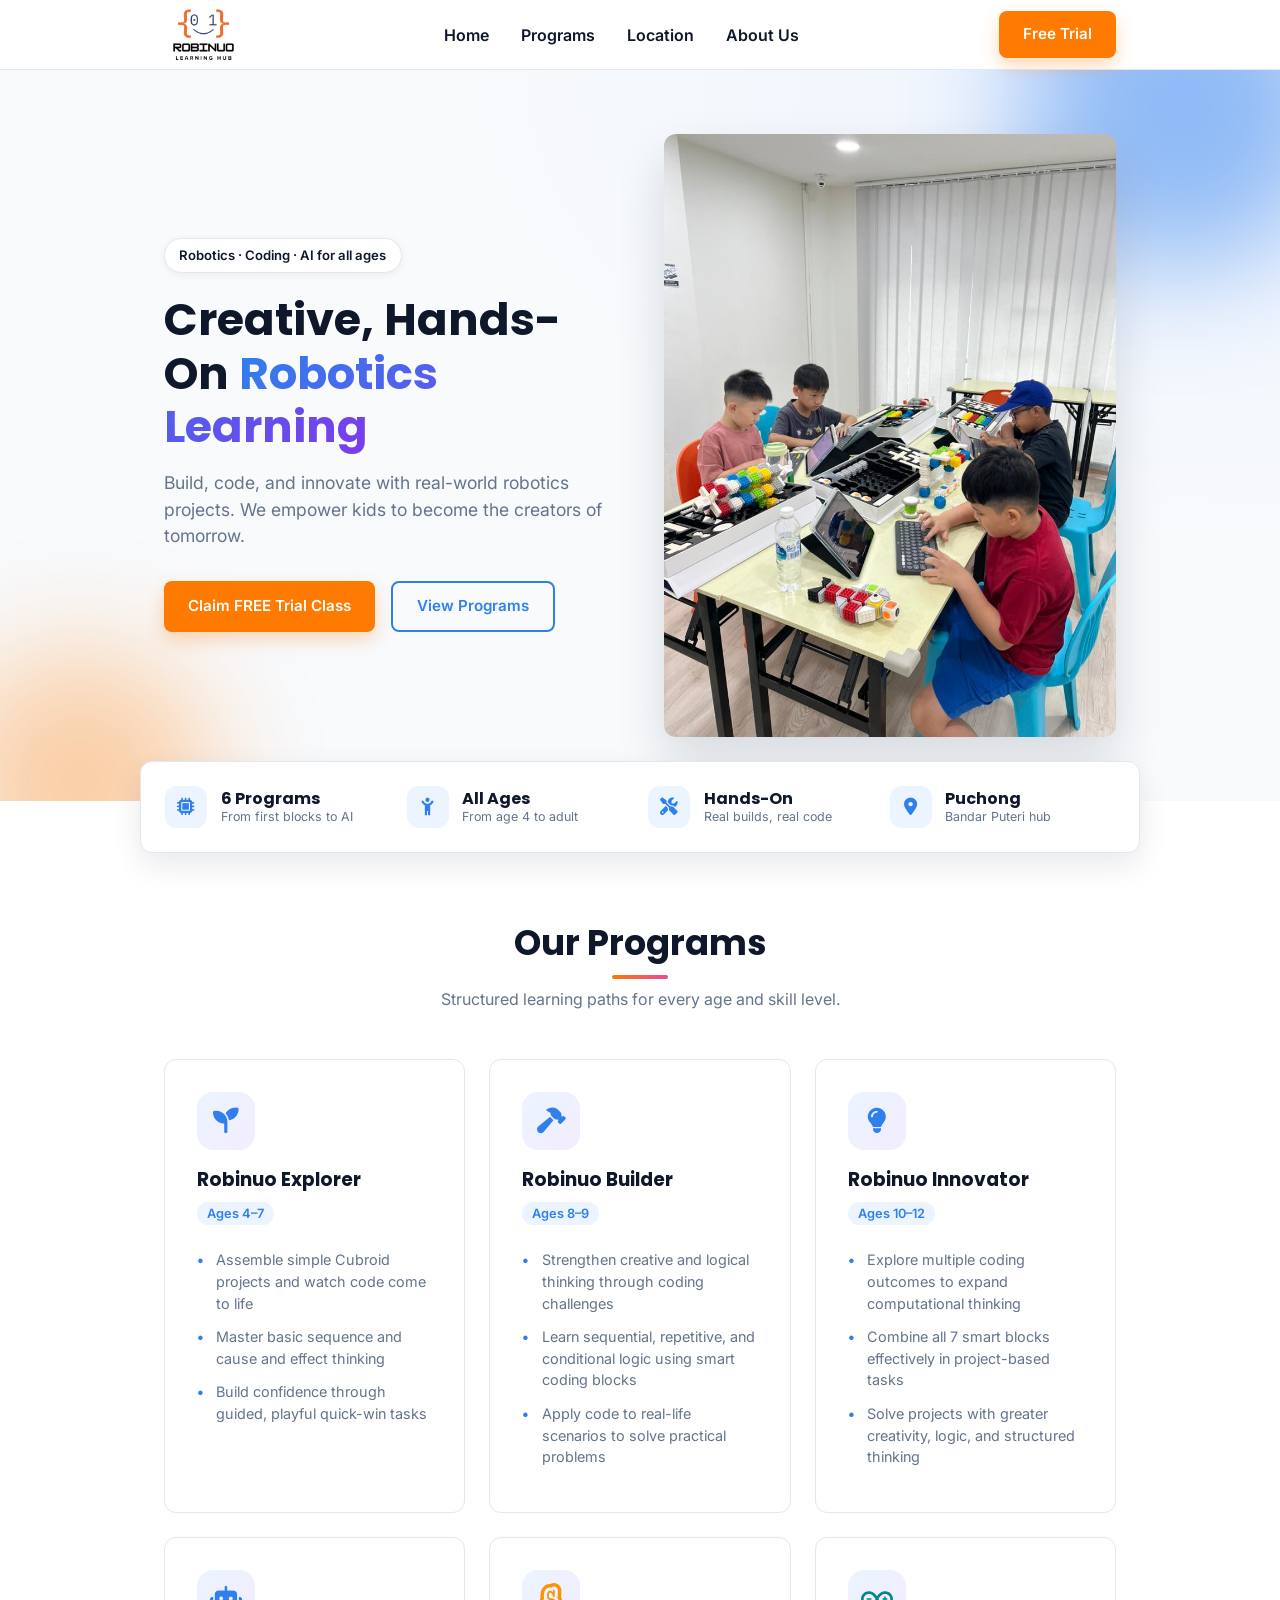
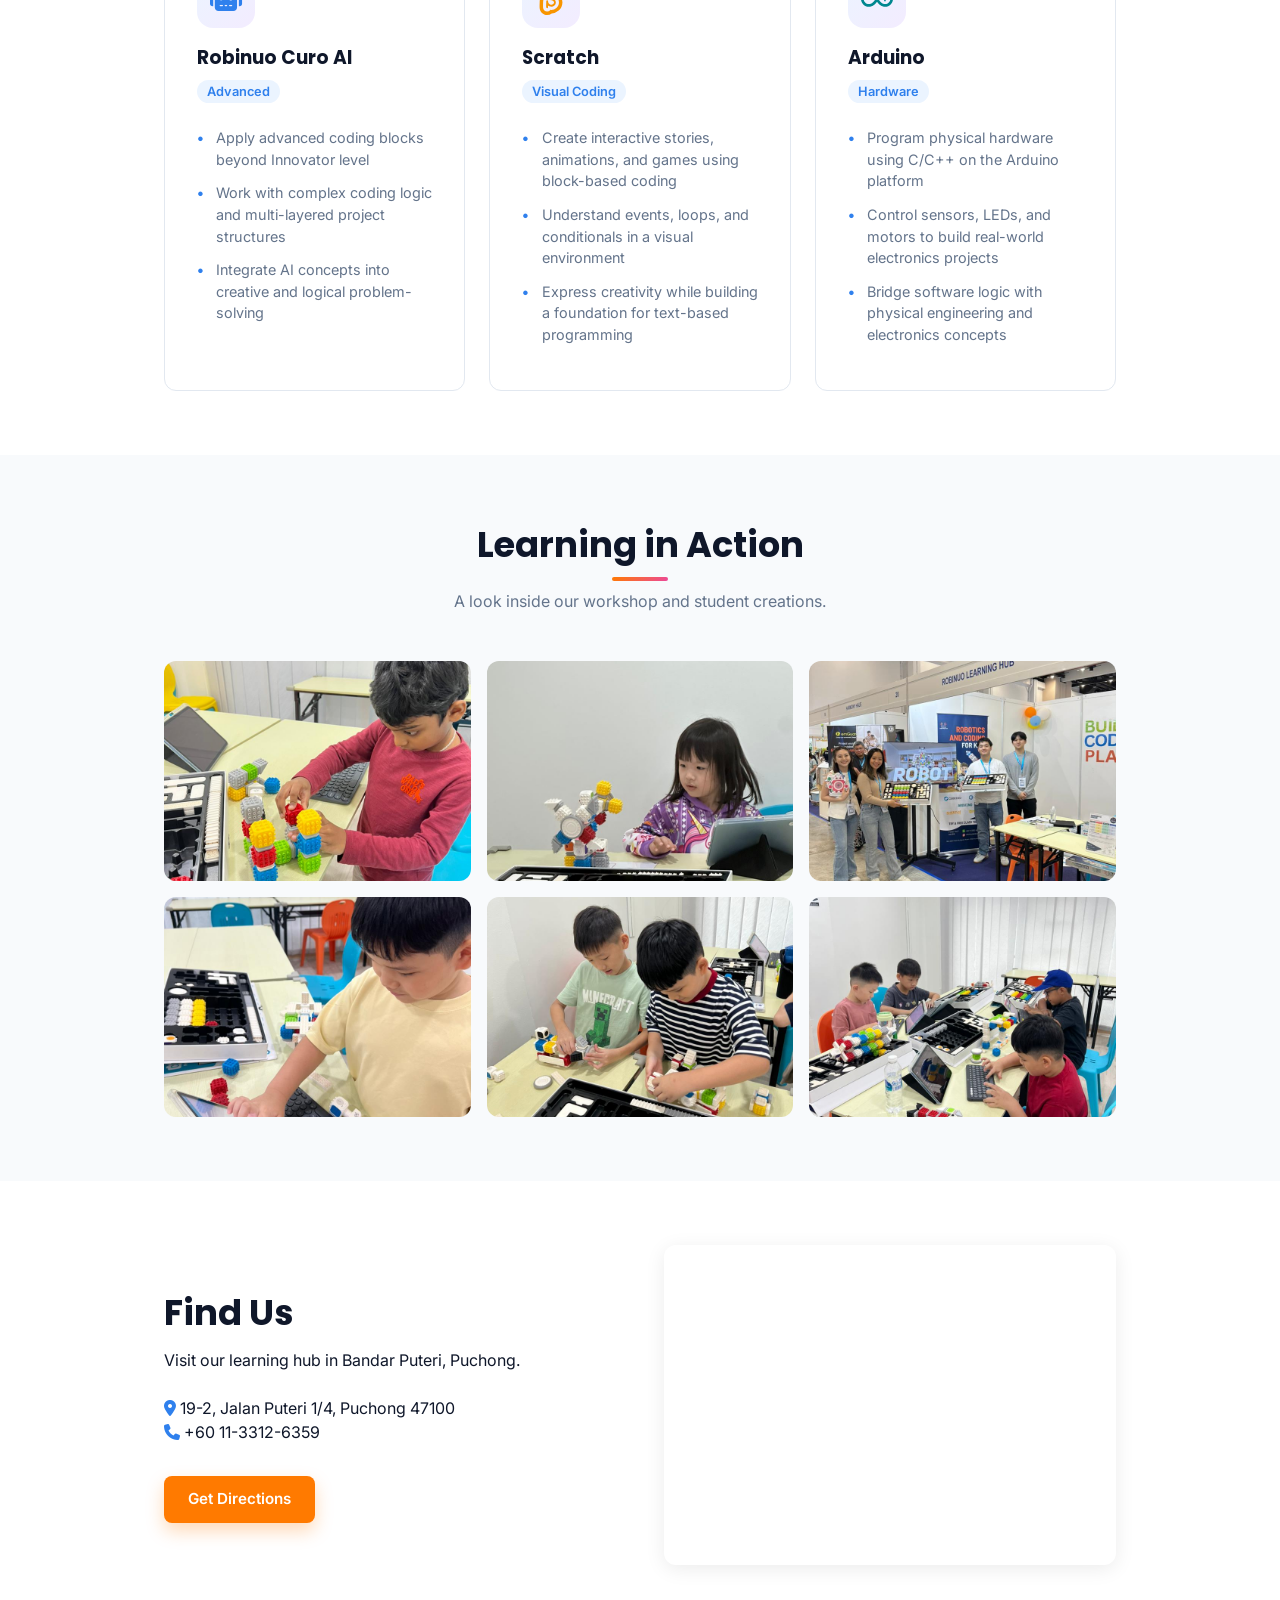
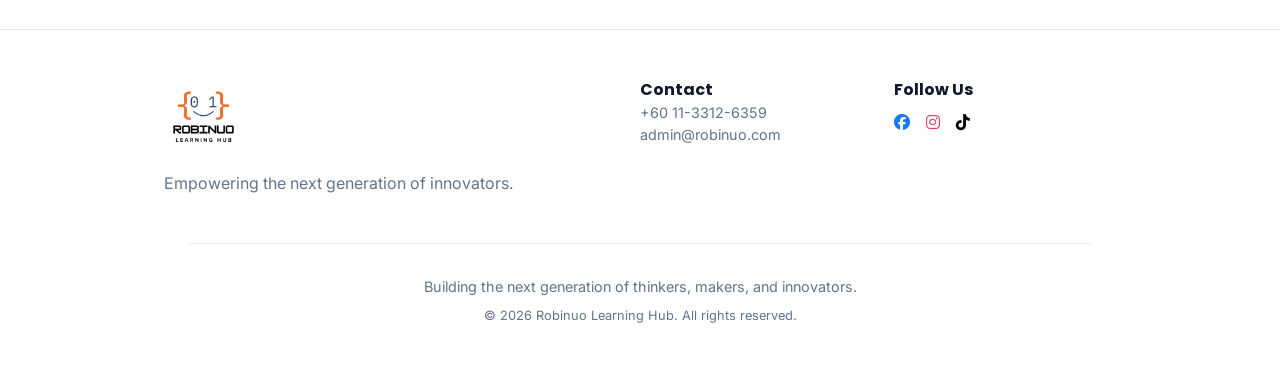
==== index.html @ 467b9b89 "content: drop age-limit messaging, fix Explorer start age - Remove robot icon from hero badge; badge" ====
<!DOCTYPE html>
<html lang="en">

<head>
    <meta charset="UTF-8">
    <meta name="viewport" content="width=device-width, initial-scale=1.0">
    <title>Robinuo Robotics | Hands-On Learning in Puchong</title>
    <meta name="description"
        content="Robinuo Robotics Learning Hub in Puchong offers hands-on robotics, coding, and AI classes for all ages. Build, code, and innovate with real-world projects.">
    <meta name="keywords"
        content="robotics for kids Puchong, coding classes for kids, STEM education Malaysia, Robinuo Learning Hub, kids robotics workshop">
    <link rel="preconnect" href="https://fonts.googleapis.com">
    <link rel="preconnect" href="https://fonts.gstatic.com" crossorigin>
    <link
        href="https://fonts.googleapis.com/css2?family=Inter:wght@400;500;600;700&family=Poppins:wght@600;700&display=swap"
        rel="stylesheet">
    <link rel="stylesheet" href="style.css">
    <link rel="stylesheet" href="https://cdnjs.cloudflare.com/ajax/libs/font-awesome/6.4.0/css/all.min.css">
</head>

<body>
    <nav class="navbar">
        <div class="container">
            <a href="index.html" class="logo">
                <img src="images/logo.png" alt="Robinuo Logo">
            </a>
            <ul class="nav-links">
                <li><a href="index.html">Home</a></li>
                <li><a href="#programs">Programs</a></li>
                <li><a href="#location">Location</a></li>
                <li><a href="about.html">About Us</a></li>
            </ul>
            <a href="https://wa.me/601133126359?text=I%20would%20like%20to%20sign%20up%20for%20a%20free%20trial%20class"
                class="btn btn-primary">Free Trial</a>
        </div>
    </nav>

    <header class="hero">
        <div class="container hero-grid">
            <div class="hero-content reveal">
                <span class="hero-badge">Robotics &middot; Coding &middot; AI for all ages</span>
                <h1 class="hero-title">Creative, Hands-On <span class="gradient-text">Robotics Learning</span></h1>
                <p class="hero-subtitle">Build, code, and innovate with real-world robotics projects. We empower kids to
                    become the creators of tomorrow.</p>
                <div class="hero-btns">
                    <a href="https://wa.me/601133126359?text=I%20would%20like%20to%20sign%20up%20for%20a%20free%20trial%20class"
                        class="btn btn-primary">Claim FREE Trial Class</a>
                    <a href="#programs" class="btn btn-outline">View Programs</a>
                </div>
            </div>
            <div class="image-box reveal">
                <img src="images/hero.jpeg" alt="Robotics Education">
            </div>
        </div>
    </header>

    <section class="highlights">
        <div class="container highlights-grid">
            <div class="highlight reveal">
                <i class="fas fa-microchip"></i>
                <div>
                    <span class="highlight-title">6 Programs</span>
                    <span class="highlight-sub">From first blocks to AI</span>
                </div>
            </div>
            <div class="highlight reveal">
                <i class="fas fa-child-reaching"></i>
                <div>
                    <span class="highlight-title">All Ages</span>
                    <span class="highlight-sub">From age 4 to adult</span>
                </div>
            </div>
            <div class="highlight reveal">
                <i class="fas fa-screwdriver-wrench"></i>
                <div>
                    <span class="highlight-title">Hands-On</span>
                    <span class="highlight-sub">Real builds, real code</span>
                </div>
            </div>
            <div class="highlight reveal">
                <i class="fas fa-location-dot"></i>
                <div>
                    <span class="highlight-title">Puchong</span>
                    <span class="highlight-sub">Bandar Puteri hub</span>
                </div>
            </div>
        </div>
    </section>

    <section id="programs">
        <div class="container">
            <div class="section-header">
                <h2 class="section-title">Our Programs</h2>
                <p class="section-subtitle">Structured learning paths for every age and skill level.</p>
            </div>
            <div class="grid-3">
                <div class="card">
                    <div class="card-icon"><i class="fas fa-seedling"></i></div>
                    <h3>Robinuo Explorer</h3>
                    <p class="tag">Ages 4–7</p>
                    <ul>
                        <li>Assemble simple Cubroid projects and watch code come to life</li>
                        <li>Master basic sequence and cause and effect thinking</li>
                        <li>Build confidence through guided, playful quick-win tasks</li>
                    </ul>
                </div>
                <div class="card">
                    <div class="card-icon"><i class="fas fa-hammer"></i></div>
                    <h3>Robinuo Builder</h3>
                    <p class="tag">Ages 8–9</p>
                    <ul>
                        <li>Strengthen creative and logical thinking through coding challenges</li>
                        <li>Learn sequential, repetitive, and conditional logic using smart coding blocks</li>
                        <li>Apply code to real-life scenarios to solve practical problems</li>
                    </ul>
                </div>
                <div class="card">
                    <div class="card-icon"><i class="fas fa-lightbulb"></i></div>
                    <h3>Robinuo Innovator</h3>
                    <p class="tag">Ages 10–12</p>
                    <ul>
                        <li>Explore multiple coding outcomes to expand computational thinking</li>
                        <li>Combine all 7 smart blocks effectively in project-based tasks</li>
                        <li>Solve projects with greater creativity, logic, and structured thinking</li>
                    </ul>
                </div>
                <div class="card">
                    <div class="card-icon"><i class="fas fa-robot"></i></div>
                    <h3>Robinuo Curo AI</h3>
                    <p class="tag">Advanced</p>
                    <ul>
                        <li>Apply advanced coding blocks beyond Innovator level</li>
                        <li>Work with complex coding logic and multi-layered project structures</li>
                        <li>Integrate AI concepts into creative and logical problem-solving</li>
                    </ul>
                </div>
                <div class="card">
                    <div class="card-icon"><img src="images/scratch.svg" alt="Scratch logo" class="brand-logo"></div>
                    <h3>Scratch</h3>
                    <p class="tag">Visual Coding</p>
                    <ul>
                        <li>Create interactive stories, animations, and games using block-based coding</li>
                        <li>Understand events, loops, and conditionals in a visual environment</li>
                        <li>Express creativity while building a foundation for text-based programming</li>
                    </ul>
                </div>
                <div class="card">
                    <div class="card-icon"><img src="images/arduino.svg" alt="Arduino logo" class="brand-logo"></div>
                    <h3>Arduino</h3>
                    <p class="tag">Hardware</p>
                    <ul>
                        <li>Program physical hardware using C/C++ on the Arduino platform</li>
                        <li>Control sensors, LEDs, and motors to build real-world electronics projects</li>
                        <li>Bridge software logic with physical engineering and electronics concepts</li>
                    </ul>
                </div>
            </div>

        </div>
    </section>

    <section id="projects" style="background-color: var(--bg-subtle);">
        <div class="container">
            <div class="section-header">
                <h2 class="section-title">Learning in Action</h2>
                <p class="section-subtitle">A look inside our workshop and student creations.</p>
            </div>
            <div class="gallery-grid">
                <div class="gallery-item">
                    <img src="images/learning-1.jpeg" alt="Robot build">
                </div>
                <div class="gallery-item">
                    <img src="images/learning-2.jpeg" alt="Kids learning">
                </div>
                <div class="gallery-item">
                    <img src="images/learning-3.jpeg" alt="Workshop activity">
                </div>
                <div class="gallery-item">
                    <img src="images/learning-4.jpeg" alt="Student project">
                </div>
                <div class="gallery-item">
                    <img src="images/learning-5.jpeg" alt="Hands-on coding">
                </div>
                <div class="gallery-item">
                    <img src="images/hero.jpeg" alt="Group session">
                </div>
            </div>
        </div>
    </section>

    <section id="location">
        <div class="container hero-grid">
            <div class="location-details">
                <h2 class="section-title">Find Us</h2>
                <p style="margin-bottom: 1.5rem;">Visit our learning hub in Bandar Puteri, Puchong.</p>
                <p><i class="fas fa-map-marker-alt text-blue"></i> 19-2, Jalan Puteri 1/4, Puchong 47100</p>
                <p style="margin-bottom: 2rem;"><i class="fas fa-phone text-blue"></i> +60 11-3312-6359</p>
                <a href="https://maps.app.goo.gl/eVubJefHRpPLS99w7?g_st=iw" target="_blank" class="btn btn-primary">Get
                    Directions</a>
            </div>
            <div class="image-box">
                <iframe
                    src="https://www.google.com/maps/embed?pb=!1m18!1m12!1m3!1d3984.1481064375323!2d101.61411127590822!3d3.023023962295058!2m3!1f0!2f0!3f0!3m2!1i1024!2i768!4f13.1!3m3!1m2!1s0x31cdb5e82f555555%3A0x6b405f6e80b8751d!2sRobinuo%20Learning%20Hub!5e0!3m2!1sen!2smy!4v1715512345678!5m2!1sen!2smy"
                    width="100%" height="300" style="border:0;" allowfullscreen="" loading="lazy"></iframe>
            </div>
        </div>
    </section>

    <footer class="footer">
        <div class="container footer-grid">
            <div>
                <a href="index.html" class="logo">
                    <img src="images/logo.png" alt="Robinuo Logo">
                </a>
                <p style="margin-top: 1rem; color: var(--text-muted);">Empowering the next generation of innovators.</p>
            </div>
            <div>
                <h4>Contact</h4>
                <p style="color: var(--text-muted); font-size: 0.9rem;">+60 11-3312-6359</p>
                <p style="color: var(--text-muted); font-size: 0.9rem;">admin@robinuo.com</p>
            </div>
            <div>
                <h4>Follow Us</h4>
                <div class="social-links" style="display: flex; gap: 1rem; margin-top: 0.5rem;">
                    <a href="https://www.facebook.com/p/Robinuo-Learning-Hub-61576348565523/" class="text-blue"
                        target="_blank"><i class="fab fa-facebook"></i></a>
                    <a href="https://www.instagram.com/robinuokids/" class="text-blue" target="_blank"><i
                            class="fab fa-instagram"></i></a>
                    <a href="https://www.tiktok.com/@robinuokids" class="text-blue" target="_blank"><i
                            class="fab fa-tiktok"></i></a>
                </div>
            </div>
        </div>
        <div class="container footer-bottom" style="margin-top: 3rem; text-align: center;">
            <div
                style="width: 100%; max-width: 900px; height: 1px; background: var(--border-color); margin: 0 auto 2rem;">
            </div>
            <p style="color: var(--text-muted); font-size: 0.9rem;">Building the next generation of thinkers, makers,
                and innovators.</p>
            <p style="color: var(--text-muted); font-size: 0.8rem; margin-top: 0.5rem;">&copy; <span
                    class="current-year">2024</span> Robinuo Learning Hub. All rights reserved.</p>
        </div>
    </footer>
    <script>
        (function () {
            var d = document;
            d.documentElement.classList.add('js');

            // Dynamic copyright year
            d.querySelectorAll('.current-year').forEach(function (el) {
                el.textContent = new Date().getFullYear();
            });

            // Stagger grid children for a cascading reveal
            d.querySelectorAll('.grid-3, .gallery-grid, .highlights-grid').forEach(function (grid) {
                Array.prototype.forEach.call(grid.children, function (child, i) {
                    child.style.transitionDelay = (i * 70) + 'ms';
                });
            });

            // Scroll-reveal on intersection
            var revealEls = d.querySelectorAll('.reveal, .card, .gallery-item, .section-header');
            revealEls.forEach(function (el) { el.classList.add('reveal'); });

            if ('IntersectionObserver' in window) {
                var io = new IntersectionObserver(function (entries) {
                    entries.forEach(function (entry) {
                        if (entry.isIntersecting) {
                            entry.target.classList.add('is-visible');
                            io.unobserve(entry.target);
                        }
                    });
                }, { threshold: 0.12, rootMargin: '0px 0px -40px 0px' });
                revealEls.forEach(function (el) { io.observe(el); });
            } else {
                revealEls.forEach(function (el) { el.classList.add('is-visible'); });
            }
        })();
    </script>
</body>

</html>
---- style.css ----
:root {
    --bg-color: #FFFFFF;
    --bg-subtle: #F8FAFC;
    --primary: #2F80ED;
    --accent: #FF7A00;
    --text-main: #0F172A;
    --text-muted: #64748B;
    --white: #FFFFFF;
    --border-color: #E2E8F0;
    --radius: 12px;
    --nav-height: 70px;
    --transition: all 0.3s ease;

    /* Playful supporting accents for a kids-focused robotics brand */
    --accent-2: #7C3AED;
    --accent-3: #10B981;
    --accent-pink: #EC4899;
    --grad-hero: linear-gradient(135deg, var(--primary) 0%, var(--accent-2) 100%);
    --grad-warm: linear-gradient(135deg, var(--accent) 0%, var(--accent-pink) 100%);
    --shadow-sm: 0 2px 8px rgba(15, 23, 42, 0.06);
    --shadow-md: 0 12px 30px rgba(15, 23, 42, 0.09);
    --shadow-lg: 0 22px 50px rgba(15, 23, 42, 0.14);
    --ease-out-back: cubic-bezier(0.34, 1.56, 0.64, 1);
}

* {
    margin: 0;
    padding: 0;
    box-sizing: border-box;
}

html {
    scroll-behavior: smooth;
}

body {
    font-family: 'Inter', sans-serif;
    background-color: var(--bg-color);
    color: var(--text-main);
    line-height: 1.5;
    overflow-x: hidden;
}

h1, h2, h3, h4, .logo {
    font-family: 'Poppins', sans-serif;
    font-weight: 700;
}

.container {
    max-width: 1000px;
    margin: 0 auto;
    padding: 0 1.5rem;
}

/* Utilities */
.text-blue { color: var(--primary); }
.text-orange { color: var(--accent); }

.btn {
    display: inline-flex;
    align-items: center;
    gap: 8px;
    padding: 0.75rem 1.5rem;
    border-radius: 8px;
    font-weight: 600;
    text-decoration: none;
    transition: var(--transition);
    cursor: pointer;
    border: none;
    font-size: 0.95rem;
}

.btn-primary {
    background-color: var(--accent);
    color: var(--white);
}

.btn-primary:hover {
    background-color: #E66E00;
    transform: translateY(-2px);
}

.btn-outline {
    border: 2px solid var(--primary);
    color: var(--primary);
}

.btn-outline:hover {
    background-color: var(--primary);
    color: var(--white);
}

/* Navbar */
.navbar {
    height: var(--nav-height);
    position: sticky;
    top: 0;
    background: white;
    border-bottom: 1px solid var(--border-color);
    z-index: 1000;
}

.navbar .container {
    display: flex;
    justify-content: space-between;
    align-items: center;
    height: 100%;
}

.logo {
    display: flex;
    align-items: center;
    text-decoration: none;
}

.logo img {
    width: 79px; /* ~7% smaller than 85px */
    height: auto;
    display: block;
    margin-top: -2px;
}

.footer .logo img {
    width: 79px;
}

.nav-links {
    display: flex;
    list-style: none;
    gap: 2rem; /* ~32px */
    align-items: center;
}

.nav-links a {
    color: var(--text-main);
    text-decoration: none;
    font-weight: 600;
    font-size: 1rem;
    transition: var(--transition);
}

.nav-links a:hover, .text-blue:hover {
    color: var(--accent);
}

.fa-facebook { color: #1877F2; }
.fa-instagram { color: #E4405F; }
.fa-tiktok { color: #000000; }

.tech-stack img {
    filter: grayscale(100%);
    opacity: 0.6;
    transition: all 0.3s ease;
}

.tech-stack img:hover {
    filter: grayscale(0%);
    opacity: 1;
    transform: scale(1.1);
}

/* Hero Section */
.hero {
    padding: 4rem 0;
    background-color: var(--bg-subtle);
}

.hero-grid {
    display: grid;
    grid-template-columns: 1fr 1fr;
    gap: 3rem;
    align-items: center;
}

.hero-title {
    font-size: 2.8rem;
    line-height: 1.2;
    margin-bottom: 1rem;
}

.hero-subtitle {
    font-size: 1.1rem;
    color: var(--text-muted);
    margin-bottom: 2rem;
}

.hero-btns {
    display: flex;
    gap: 1rem;
}

.image-box {
    border-radius: var(--radius);
    overflow: hidden;
    box-shadow: 0 4px 20px rgba(0,0,0,0.08);
}

.image-box img {
    width: 100%;
    height: auto;
    display: block;
}

/* Map embed: force block so it fills the container and drops the inline baseline gap */
.image-box iframe {
    display: block;
    width: 100%;
    height: 320px;
    border: 0;
}

/* Sections */
section {
    padding: 4rem 0;
}

.section-header {
    text-align: center;
    margin-bottom: 3rem;
}

.section-title {
    font-size: 2.2rem;
    margin-bottom: 0.5rem;
}

.section-subtitle {
    color: var(--text-muted);
}

/* Grid Layouts */
.grid-3 {
    display: grid;
    grid-template-columns: repeat(3, 1fr);
    gap: 1.5rem;
}

.card {
    padding: 2rem;
    border-radius: var(--radius);
    border: 1px solid var(--border-color);
    transition: var(--transition);
    display: flex;
    flex-direction: column;
}

.card:hover {
    border-color: var(--primary);
    box-shadow: 0 4px 15px rgba(0,0,0,0.05);
}

.card-icon {
    font-size: 2rem;
    color: var(--primary);
    margin-bottom: 1rem;
}

/* Brand logos (Scratch, Arduino) sized to match the icon scale */
.card-icon .brand-logo {
    width: 2rem;
    height: 2rem;
    object-fit: contain;
    display: block;
    margin: 0 auto;
}

.card h3 {
    margin-bottom: 0.5rem;
}

.card .tag {
    font-size: 0.8rem;
    color: var(--primary);
    background: #EBF4FF;
    padding: 2px 10px;
    border-radius: 20px;
    display: inline-block;
    margin-bottom: 1.5rem;
    font-weight: 600;
    width: fit-content;
}

.card ul {
    list-style: none;
    padding: 0;
    margin: 0;
    text-align: left;
}

.card ul li {
    font-size: 0.9rem;
    color: var(--text-muted);
    margin-bottom: 0.75rem;
    position: relative;
    padding-left: 1.2rem;
}

.card ul li::before {
    content: "•";
    color: var(--primary);
    position: absolute;
    left: 0;
    font-weight: bold;
}

/* Gallery */
.gallery-grid {
    display: grid;
    grid-template-columns: repeat(auto-fit, minmax(280px, 1fr));
    gap: 1rem;
}

.gallery-item {
    border-radius: var(--radius);
    overflow: hidden;
    height: 220px;
}

.gallery-item img {
    width: 100%;
    height: 100%;
    object-fit: cover;
}

/* Reviews */
.review-card {
    padding: 1.5rem;
    background: var(--bg-subtle);
    border-radius: var(--radius);
}

/* Footer */
.footer {
    padding: 3rem 0;
    border-top: 1px solid var(--border-color);
    background: white;
}

.footer-grid {
    display: grid;
    grid-template-columns: 2fr 1fr 1fr;
    gap: 2rem;
}

.aq-callout {
    padding: 1.5rem;
    background: var(--bg-subtle);
    border-radius: var(--radius);
    border-left: 4px solid var(--primary);
    margin-top: 3rem;
    font-size: 0.95rem;
    color: var(--text-muted);
    text-align: center;
}

@media (max-width: 768px) {
    .hero-grid, .grid-3, .footer-grid {
        grid-template-columns: 1fr;
        text-align: center;
    }
    .hero { padding: 2.5rem 0; }
    .hero-title { font-size: 2.2rem; }
    .hero-btns { justify-content: center; flex-wrap: wrap; }
    .nav-links { display: none; }

    section { padding: 3rem 0; }
    .section-header { margin-bottom: 2rem; }

    /* Stack the location block and give the map a clean, full-width frame */
    #location .hero-grid { gap: 2rem; }
    .location-details { order: -1; }
    .image-box iframe { height: 280px; }

    /* Flex containers ignore text-align, so center them explicitly on mobile */
    .footer .logo { justify-content: center; }
    .social-links { justify-content: center; }
}

@media (max-width: 480px) {
    .container { padding: 0 1rem; }
    .hero-title { font-size: 1.9rem; }
    .hero-subtitle { font-size: 1rem; }
    .section-title { font-size: 1.8rem; }
    .card { padding: 1.5rem; }
    .hero-btns .btn { width: 100%; justify-content: center; }
    .image-box iframe { height: 240px; }
}

/* ==========================================================================
   Visual polish — depth, motion, and playful accents
   ========================================================================== */

/* Scroll-reveal: hidden state only applies once JS is active (progressive
   enhancement — no-JS users still see everything). */
.js .reveal {
    opacity: 0;
    transform: translateY(24px);
    transition: opacity 0.7s var(--ease-out-expo, ease), transform 0.7s var(--ease-out-expo, ease);
}

.js .reveal.is-visible {
    opacity: 1;
    transform: none;
}

/* Buttons get more depth and a springier hover */
.btn-primary {
    box-shadow: 0 8px 18px rgba(255, 122, 0, 0.28);
}

.btn-primary:hover {
    transform: translateY(-3px);
    box-shadow: 0 12px 26px rgba(255, 122, 0, 0.38);
}

.btn-outline:hover {
    transform: translateY(-3px);
}

/* Hero atmosphere — soft floating colour blobs behind the content */
.hero {
    position: relative;
    overflow: hidden;
    background: radial-gradient(120% 120% at 100% 0%, #EEF4FF 0%, var(--bg-subtle) 55%);
}

.hero::before,
.hero::after {
    content: "";
    position: absolute;
    border-radius: 50%;
    filter: blur(60px);
    opacity: 0.5;
    z-index: 0;
    pointer-events: none;
}

.hero::before {
    width: 320px;
    height: 320px;
    background: var(--primary);
    top: -120px;
    right: -60px;
    animation: float 11s ease-in-out infinite;
}

.hero::after {
    width: 260px;
    height: 260px;
    background: var(--accent);
    bottom: -110px;
    left: -50px;
    opacity: 0.35;
    animation: float 13s ease-in-out infinite reverse;
}

.hero .container {
    position: relative;
    z-index: 1;
}

@keyframes float {
    0%, 100% { transform: translate(0, 0); }
    50% { transform: translate(18px, -22px); }
}

/* Hero badge pill */
.hero-badge {
    display: inline-flex;
    align-items: center;
    gap: 8px;
    padding: 0.4rem 0.9rem;
    margin-bottom: 1.25rem;
    border-radius: 999px;
    background: var(--white);
    border: 1px solid var(--border-color);
    box-shadow: var(--shadow-sm);
    font-size: 0.82rem;
    font-weight: 600;
    color: var(--text-main);
}

.hero-badge i {
    color: var(--primary);
}

/* Gradient text accent */
.gradient-text {
    background: var(--grad-hero);
    -webkit-background-clip: text;
    background-clip: text;
    -webkit-text-fill-color: transparent;
    color: transparent;
}

.hero .image-box {
    box-shadow: var(--shadow-lg);
}

/* Highlights strip under the hero */
.highlights {
    padding: 0;
    margin-top: -2.5rem;
    position: relative;
    z-index: 5;
}

.highlights-grid {
    display: grid;
    grid-template-columns: repeat(4, 1fr);
    gap: 1rem;
    background: var(--white);
    border: 1px solid var(--border-color);
    border-radius: var(--radius);
    box-shadow: var(--shadow-md);
    padding: 1.5rem;
}

.highlight {
    display: flex;
    align-items: center;
    gap: 0.85rem;
}

.highlight i {
    font-size: 1.1rem;
    color: var(--primary);
    background: #EBF4FF;
    width: 42px;
    height: 42px;
    border-radius: 12px;
    display: grid;
    place-items: center;
    flex-shrink: 0;
}

.highlight div {
    display: flex;
    flex-direction: column;
    line-height: 1.25;
}

.highlight-title {
    font-weight: 700;
    font-family: 'Poppins', sans-serif;
}

.highlight-sub {
    font-size: 0.78rem;
    color: var(--text-muted);
}

/* Section titles get a centered gradient underline */
.section-header .section-title {
    position: relative;
    display: inline-block;
    padding-bottom: 0.6rem;
}

.section-header .section-title::after {
    content: "";
    position: absolute;
    left: 50%;
    bottom: 0;
    transform: translateX(-50%);
    width: 56px;
    height: 4px;
    border-radius: 4px;
    background: var(--grad-warm);
}

/* Program cards — accent bar reveal, lift, and a friendlier icon */
.card {
    position: relative;
    overflow: hidden;
    background: var(--white);
}

.card::before {
    content: "";
    position: absolute;
    top: 0;
    left: 0;
    right: 0;
    height: 4px;
    background: var(--grad-hero);
    transform: scaleX(0);
    transform-origin: left;
    transition: transform 0.35s var(--ease-out-expo, ease);
}

.card:hover {
    transform: translateY(-6px);
    box-shadow: var(--shadow-md);
    border-color: transparent;
}

.card:hover::before {
    transform: scaleX(1);
}

.card-icon {
    width: 58px;
    height: 58px;
    border-radius: 16px;
    background: linear-gradient(135deg, #EBF4FF 0%, #F3ECFF 100%);
    display: grid;
    place-items: center;
    font-size: 1.6rem;
    transition: transform 0.35s var(--ease-out-back);
}

.card:hover .card-icon {
    transform: rotate(-6deg) scale(1.06);
}

.card-icon .brand-logo {
    margin: 0;
}

/* Gallery — zoom on hover with a subtle gradient veil */
.gallery-item {
    position: relative;
}

.gallery-item::after {
    content: "";
    position: absolute;
    inset: 0;
    background: linear-gradient(to top, rgba(15, 23, 42, 0.25), transparent 55%);
    opacity: 0;
    transition: opacity 0.4s ease;
}

.gallery-item img {
    transition: transform 0.6s var(--ease-out-expo, ease);
}

.gallery-item:hover img {
    transform: scale(1.08);
}

.gallery-item:hover::after {
    opacity: 1;
}

/* Map frame depth */
.image-box iframe {
    box-shadow: var(--shadow-sm);
}

@media (max-width: 768px) {
    .highlights {
        margin-top: 1.5rem;
    }
    .highlights-grid {
        grid-template-columns: repeat(2, 1fr);
        gap: 1.25rem;
        text-align: left;
    }
}

@media (max-width: 480px) {
    .highlights-grid {
        grid-template-columns: 1fr;
    }
    .highlight {
        justify-content: flex-start;
    }
}

/* Respect users who prefer reduced motion */
@media (prefers-reduced-motion: reduce) {
    .js .reveal {
        opacity: 1;
        transform: none;
        transition: none;
    }
    .hero::before,
    .hero::after {
        animation: none;
    }
    .card:hover,
    .btn-primary:hover,
    .btn-outline:hover {
        transform: none;
    }
    .gallery-item:hover img {
        transform: none;
    }
}
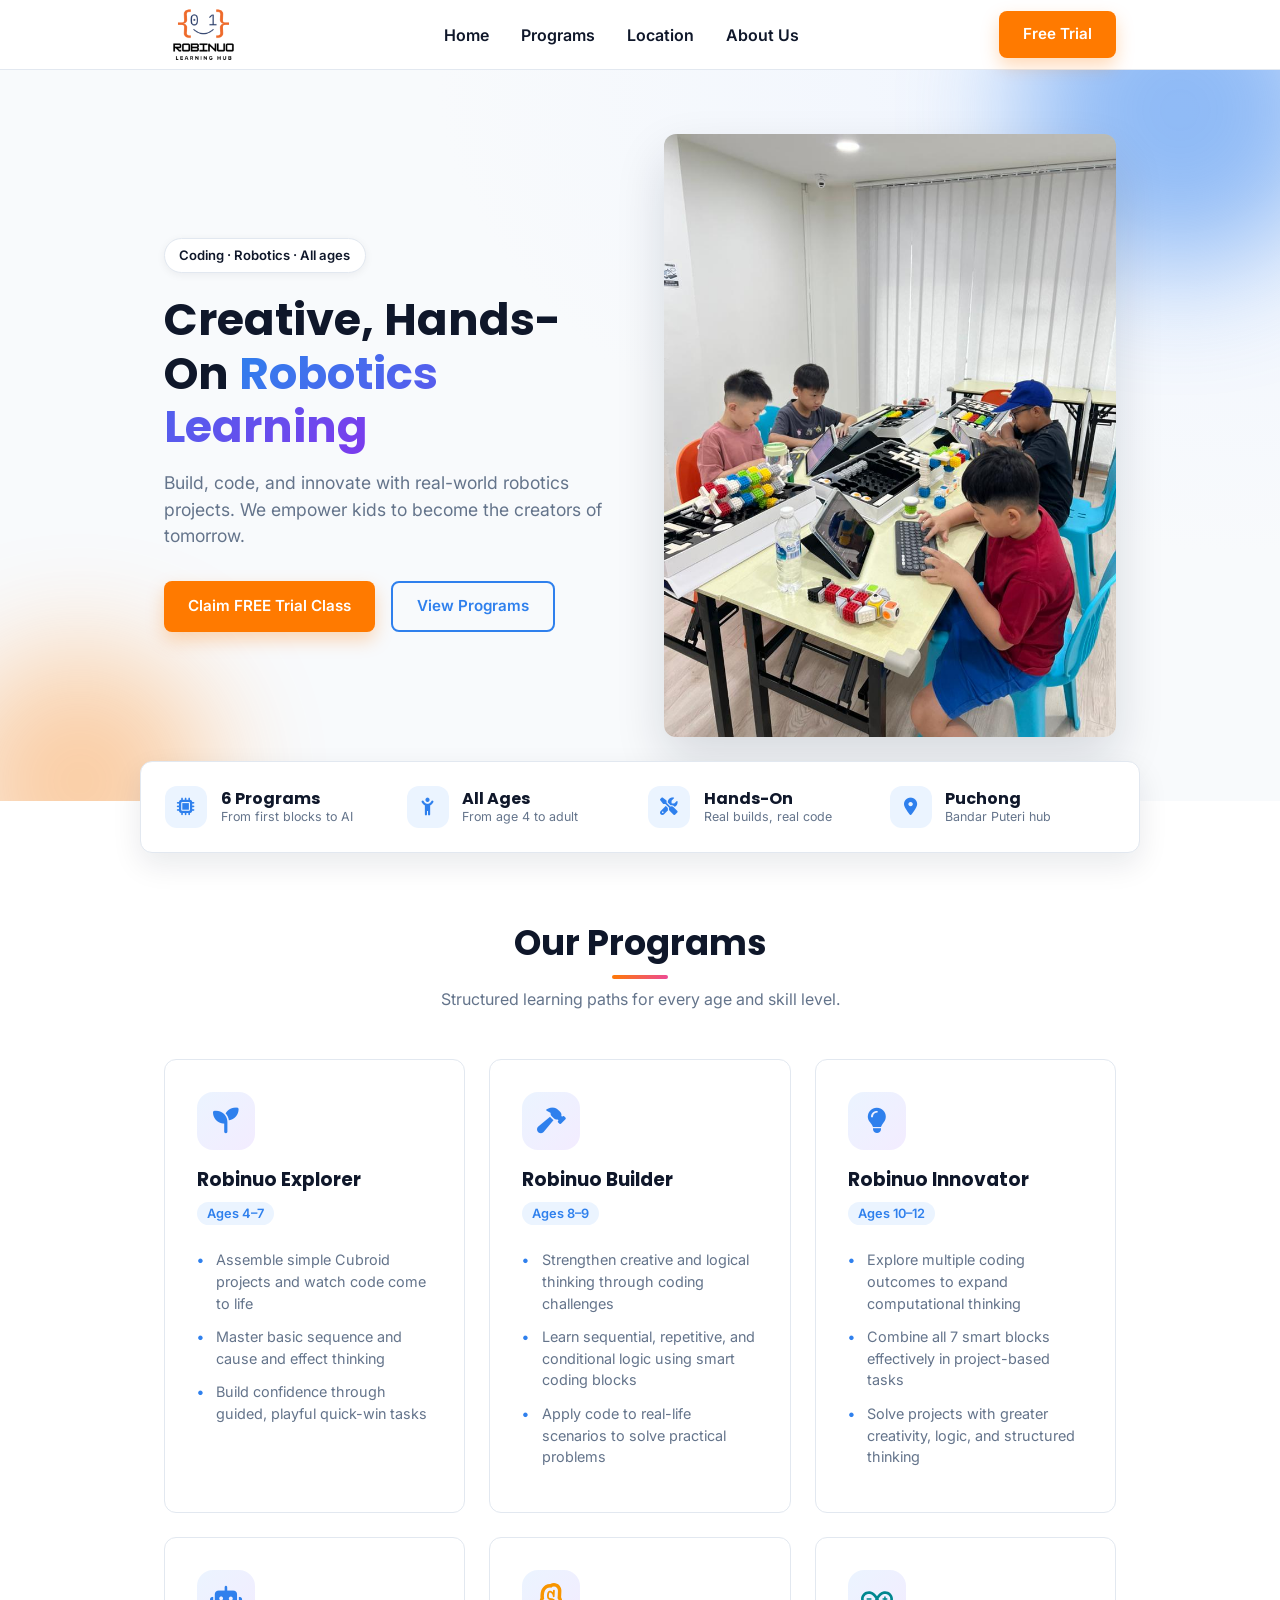
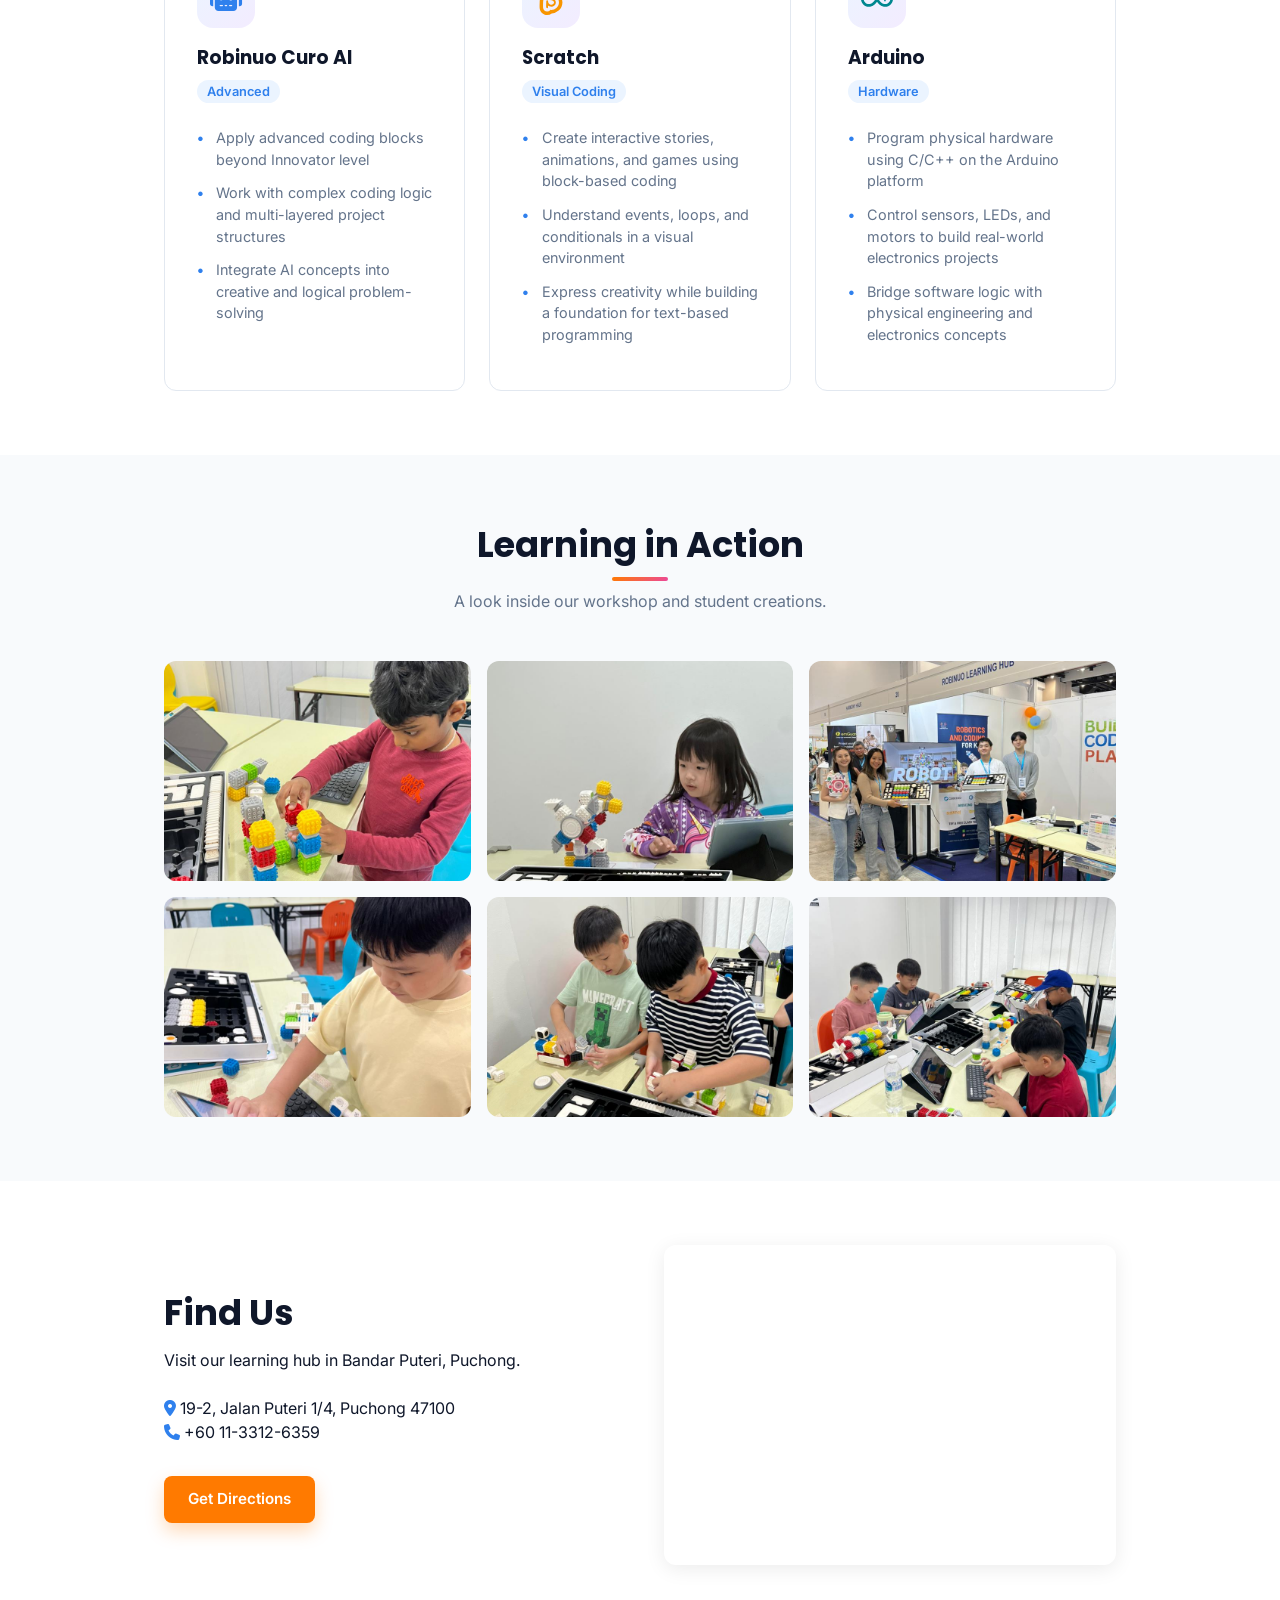
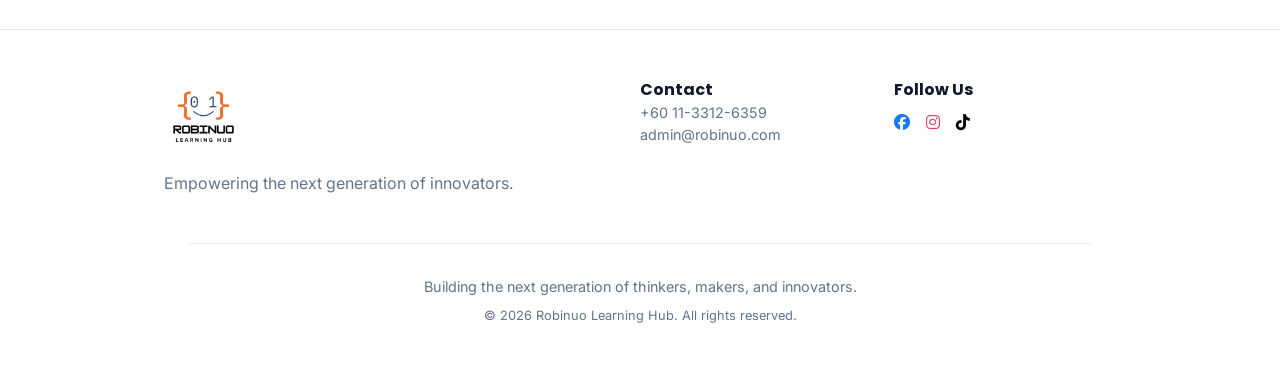
==== commit 1c5cd8ce: "content: update hero badge to "Coding · Robotics · All ages" Co-Authored-By: Claude Opus 4.8 <norepl" ====
--- a/index.html
+++ b/index.html
@@ -38,7 +38,7 @@
     <header class="hero">
         <div class="container hero-grid">
             <div class="hero-content reveal">
-                <span class="hero-badge">Robotics &middot; Coding &middot; AI for all ages</span>
+                <span class="hero-badge">Coding &middot; Robotics &middot; All ages</span>
                 <h1 class="hero-title">Creative, Hands-On <span class="gradient-text">Robotics Learning</span></h1>
                 <p class="hero-subtitle">Build, code, and innovate with real-world robotics projects. We empower kids to
                     become the creators of tomorrow.</p>
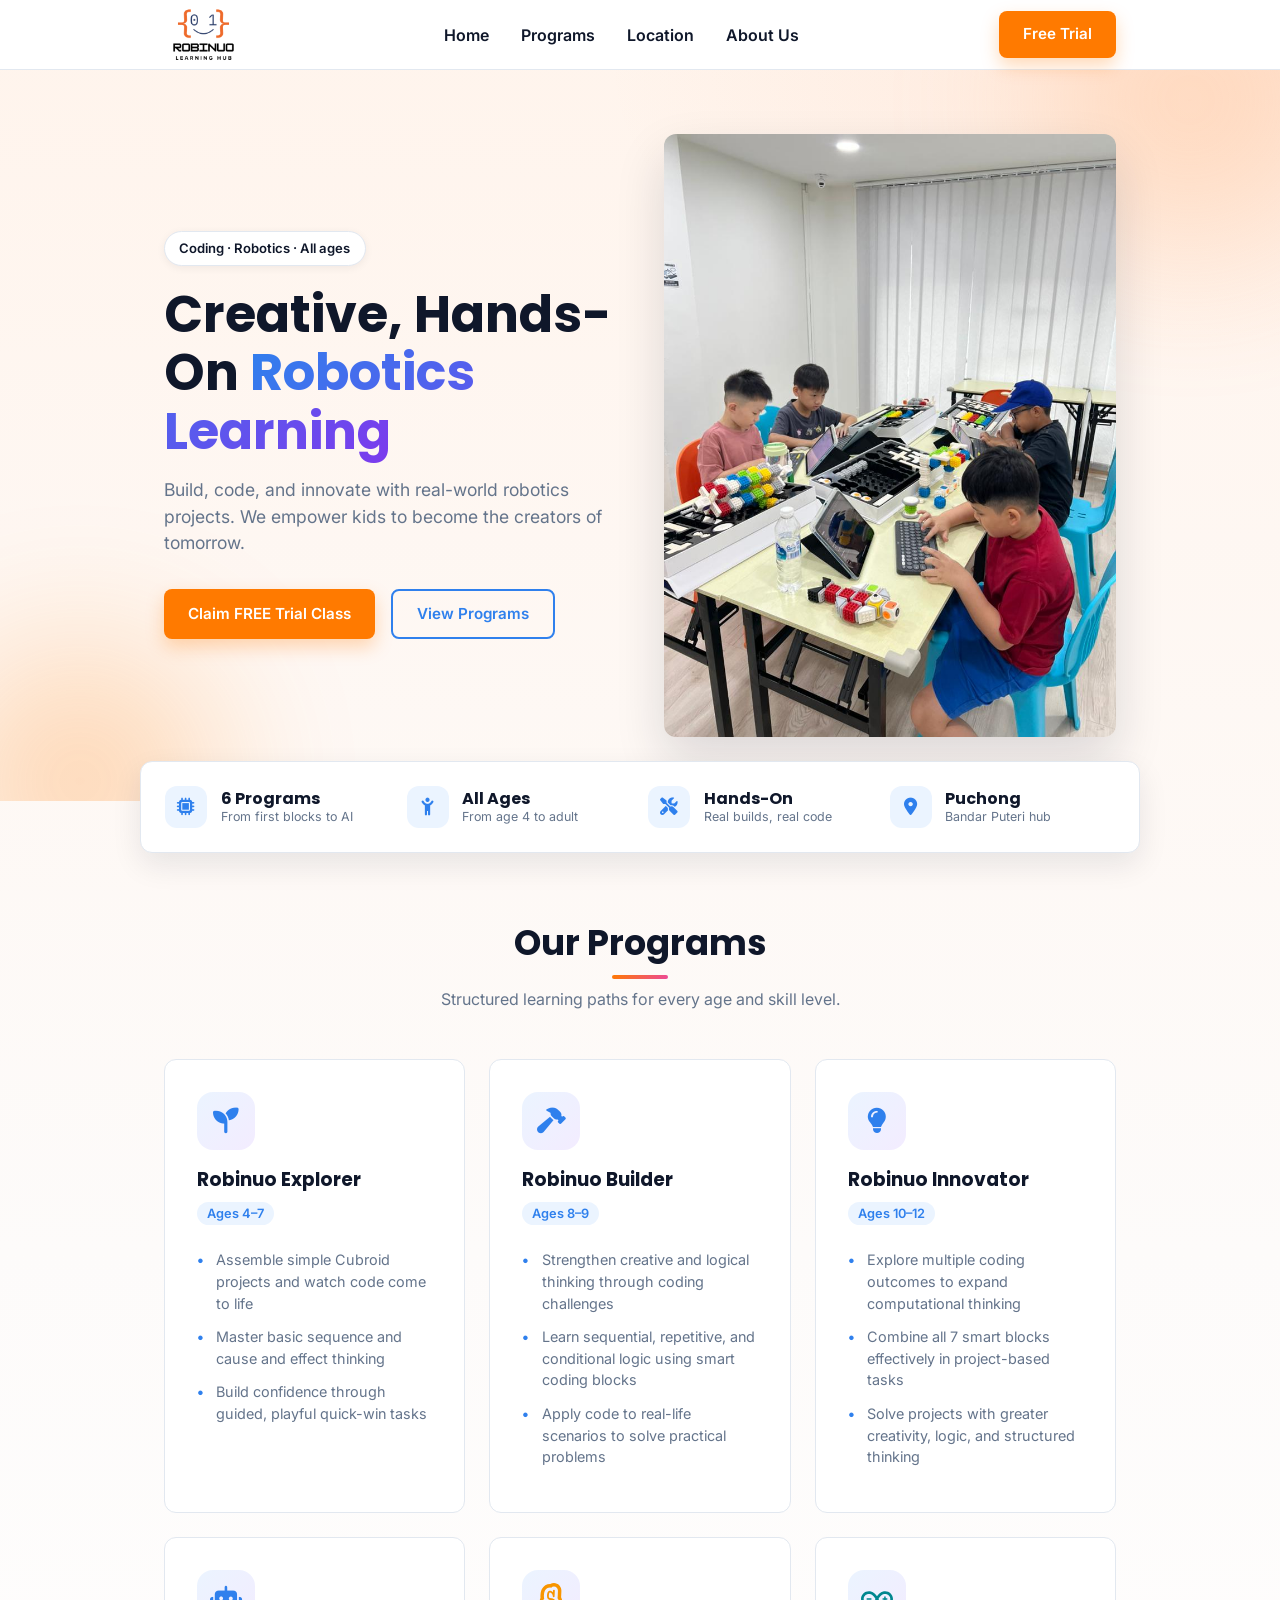
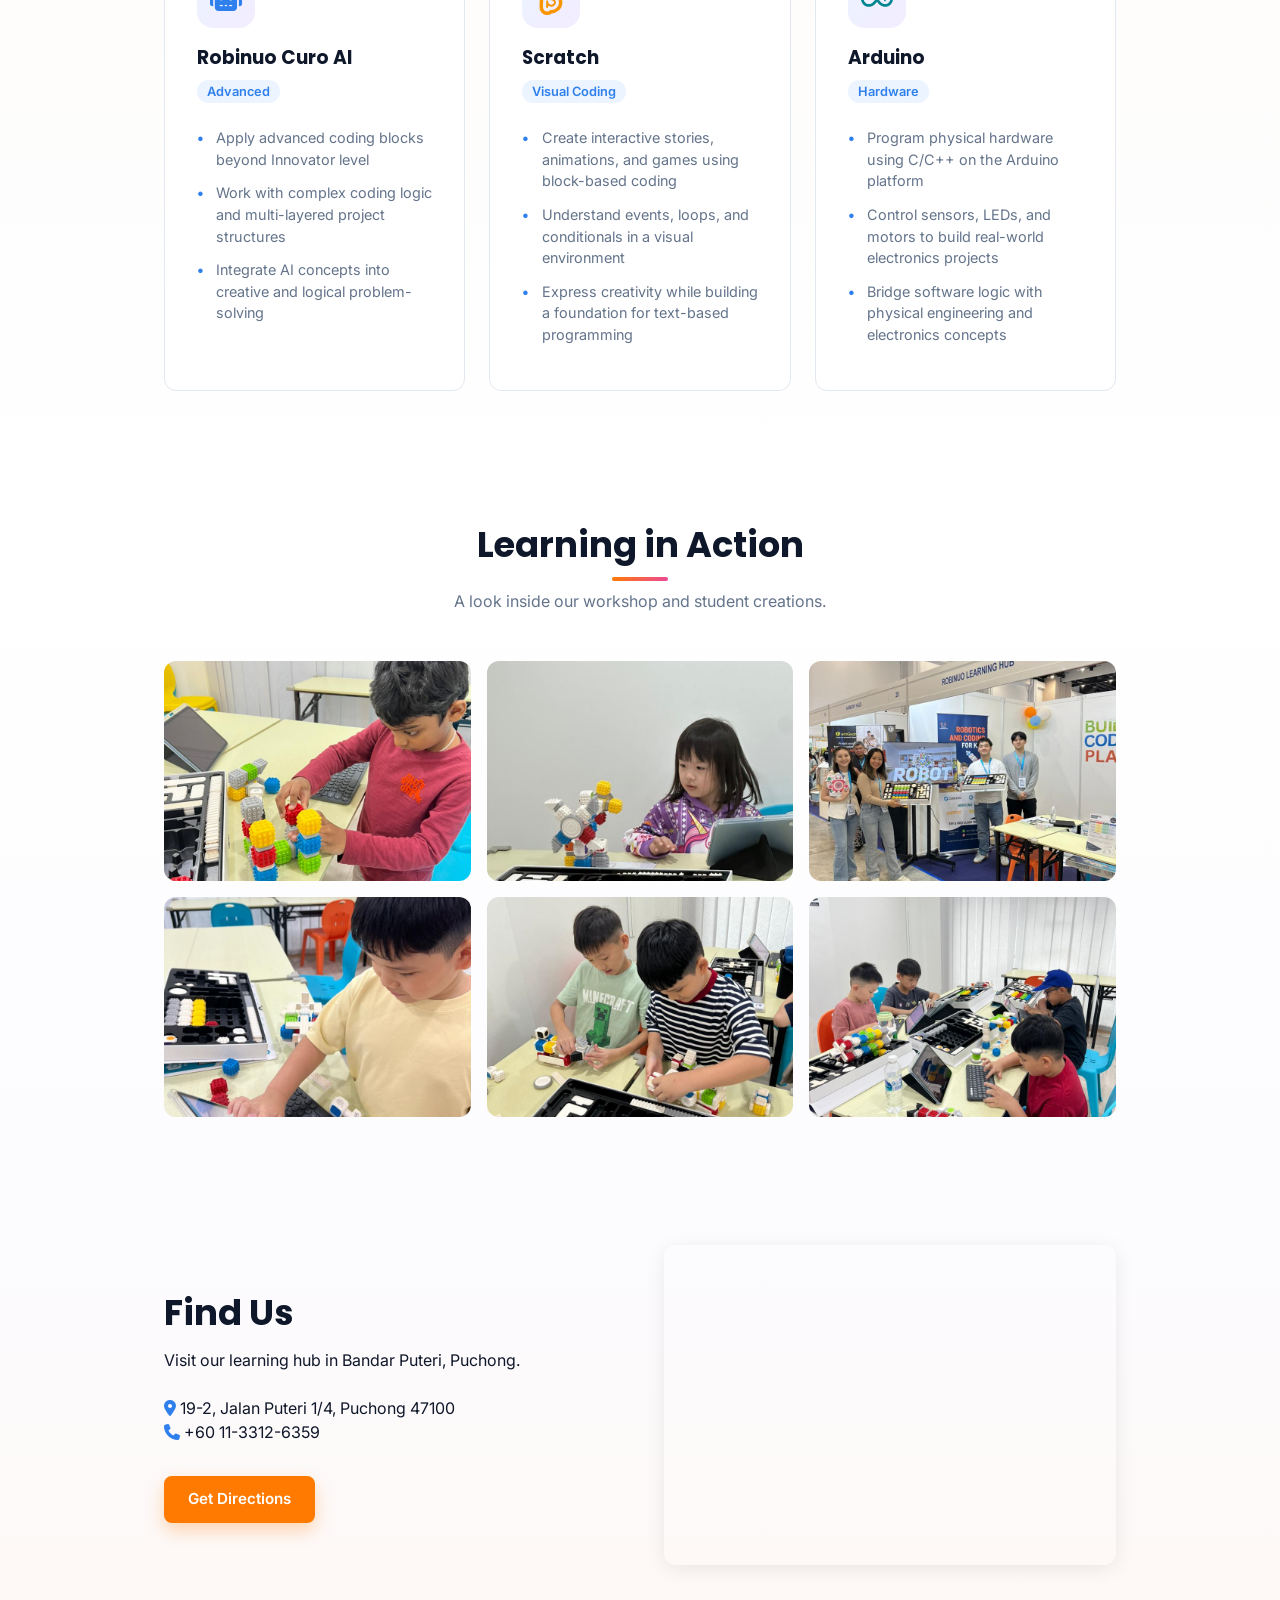
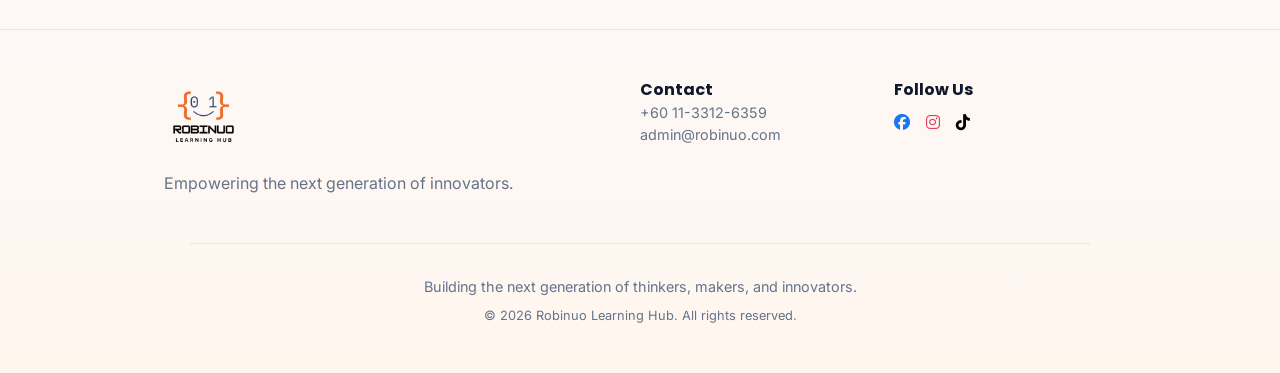
==== commit 95be6295: "style: unify page background into one continuous gradient Replace the alternating white / bg-subtle " ====
--- a/index.html
+++ b/index.html
@@ -159,7 +159,7 @@
         </div>
     </section>
 
-    <section id="projects" style="background-color: var(--bg-subtle);">
+    <section id="projects">
         <div class="container">
             <div class="section-header">
                 <h2 class="section-title">Learning in Action</h2>
--- a/style.css
+++ b/style.css
@@ -35,7 +35,15 @@
 
 body {
     font-family: 'Inter', sans-serif;
-    background-color: var(--bg-color);
+    /* One continuous, subtle warm wash across the whole document so every
+       section shares the same backdrop instead of hard white/grey blocks. */
+    background: linear-gradient(180deg,
+            #FFF4EC 0%,
+            #FDFBFA 35%,
+            #FFFFFF 60%,
+            #FCFBFE 80%,
+            #FFF6EE 100%);
+    background-repeat: no-repeat;
     color: var(--text-main);
     line-height: 1.5;
     overflow-x: hidden;
@@ -173,8 +181,8 @@
 }
 
 .hero-title {
-    font-size: 2.8rem;
-    line-height: 1.2;
+    font-size: clamp(2.8rem, 1.9rem + 1.6vw, 3.6rem);
+    line-height: 1.15;
     margin-bottom: 1rem;
 }
 
@@ -333,7 +341,7 @@
 .footer {
     padding: 3rem 0;
     border-top: 1px solid var(--border-color);
-    background: white;
+    background: transparent;
 }
 
 .footer-grid {
@@ -421,7 +429,9 @@
 .hero {
     position: relative;
     overflow: hidden;
-    background: radial-gradient(120% 120% at 100% 0%, #EEF4FF 0%, var(--bg-subtle) 55%);
+    /* Just a soft warm tint in the top-right; the page-wide body gradient
+       provides the base, so the hero blends seamlessly into the rest. */
+    background: radial-gradient(110% 90% at 100% 0%, rgba(255, 138, 76, 0.12) 0%, rgba(255, 138, 76, 0) 48%);
 }
 
 .hero::before,
@@ -429,28 +439,30 @@
     content: "";
     position: absolute;
     border-radius: 50%;
-    filter: blur(60px);
-    opacity: 0.5;
+    filter: blur(80px);
     z-index: 0;
     pointer-events: none;
 }
 
+/* Soft warm glow, top-right — kept subtle and on-brand */
 .hero::before {
-    width: 320px;
-    height: 320px;
-    background: var(--primary);
+    width: 300px;
+    height: 300px;
+    background: #FFB37A;
+    opacity: 0.3;
     top: -120px;
     right: -60px;
     animation: float 11s ease-in-out infinite;
 }
 
+/* Matching warm glow, bottom-left */
 .hero::after {
     width: 260px;
     height: 260px;
     background: var(--accent);
+    opacity: 0.28;
     bottom: -110px;
     left: -50px;
-    opacity: 0.35;
     animation: float 13s ease-in-out infinite reverse;
 }
 
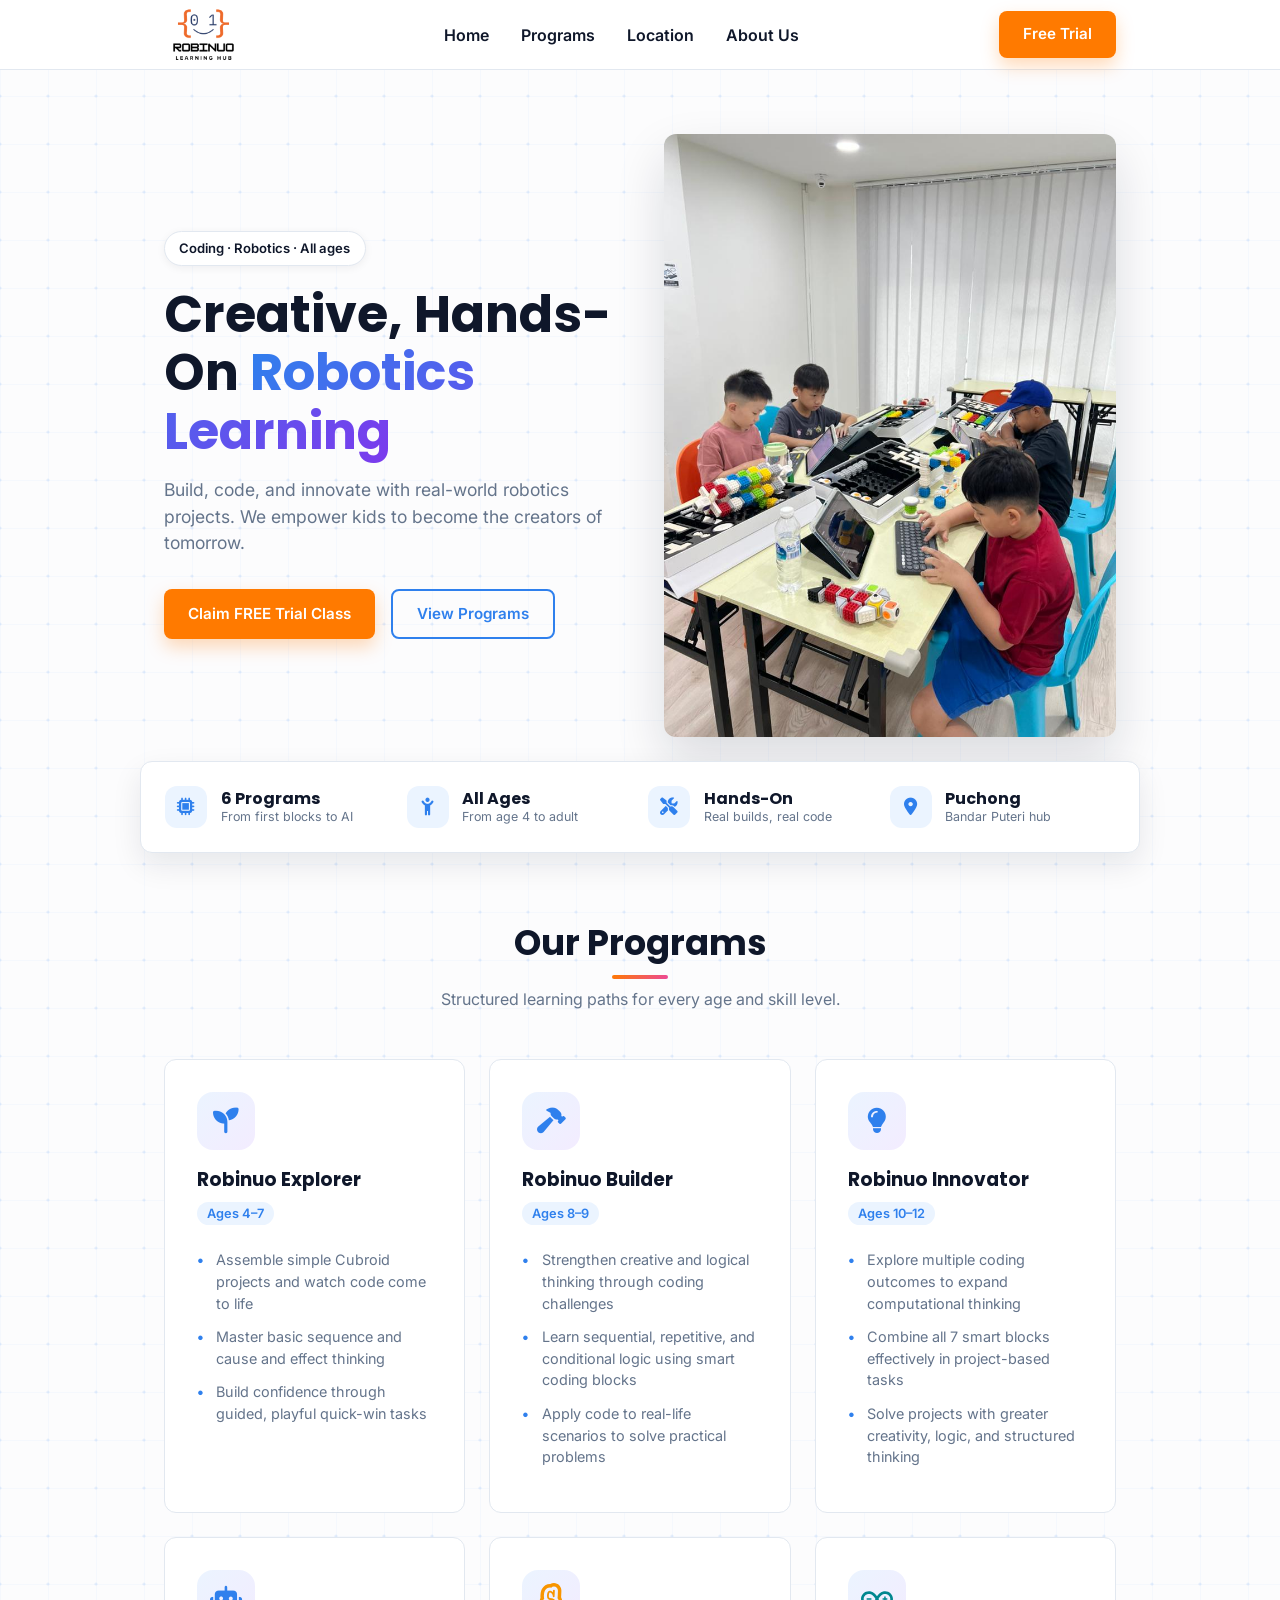
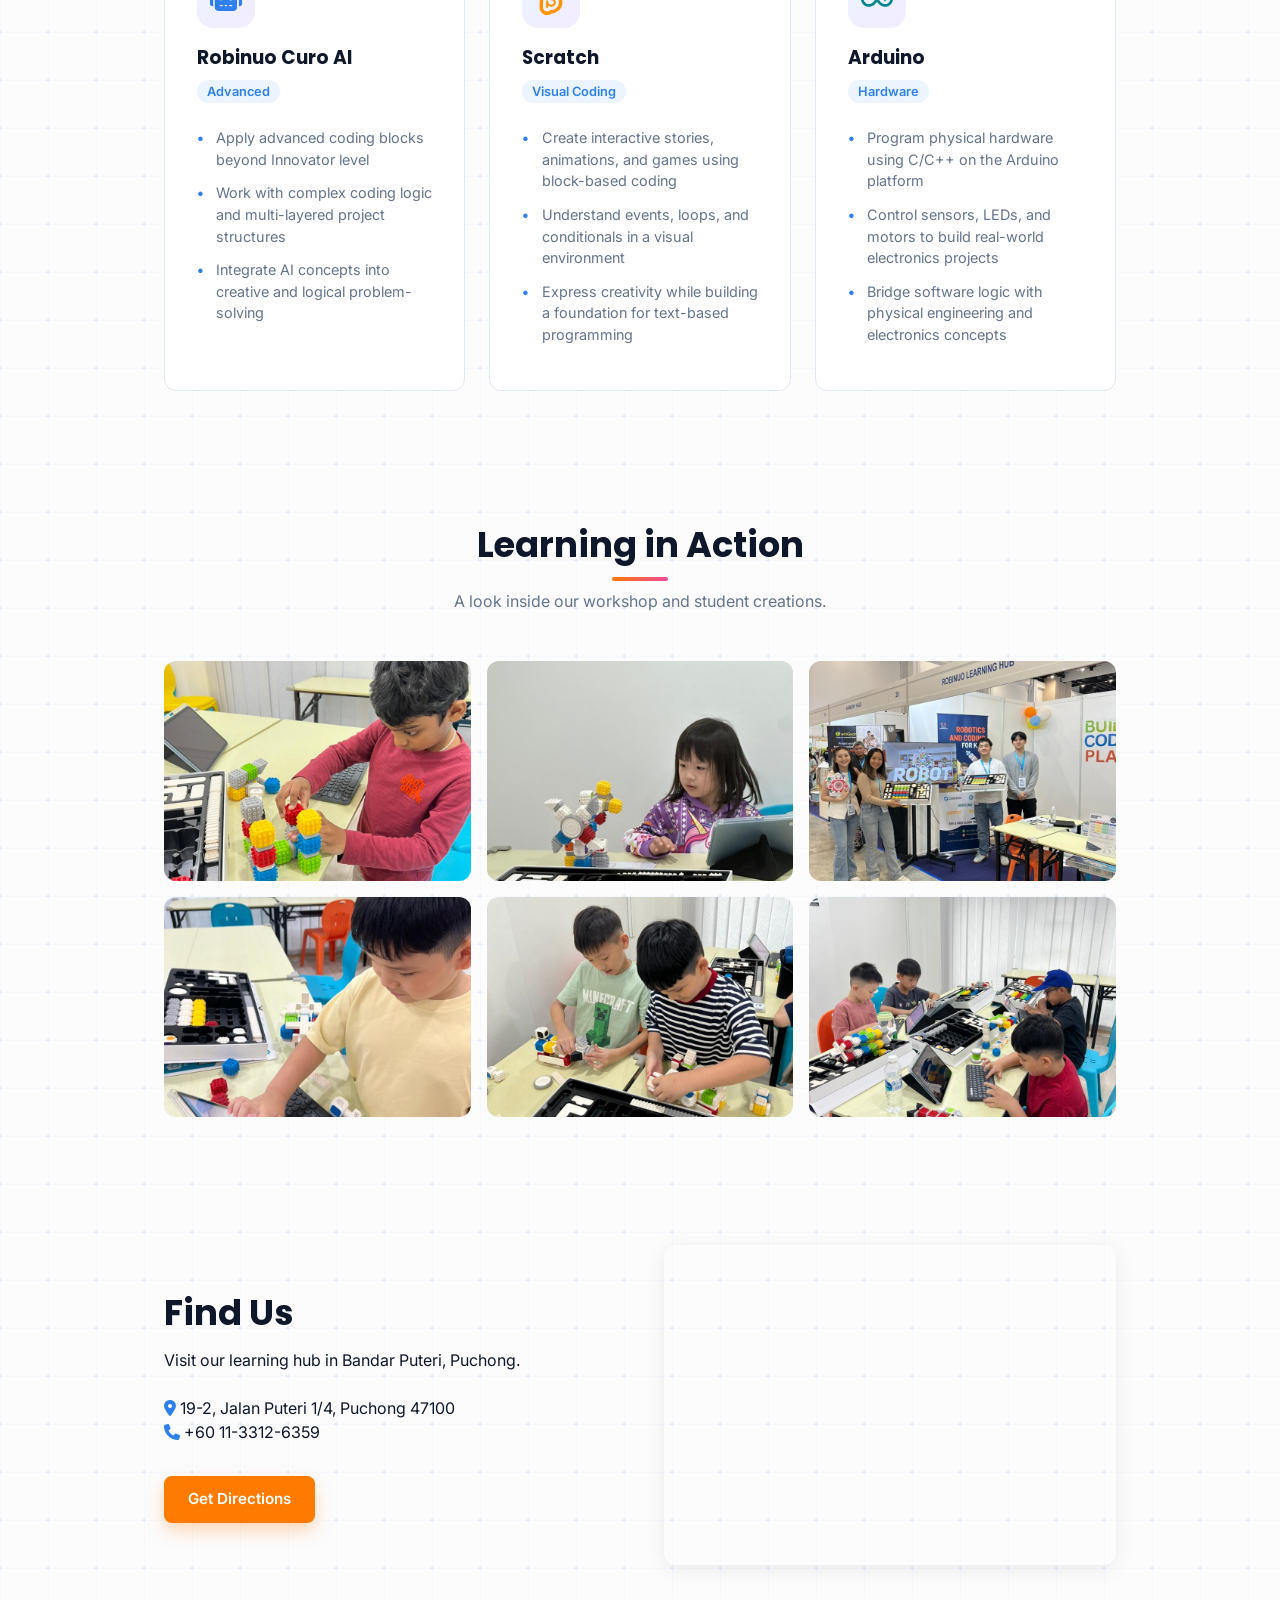
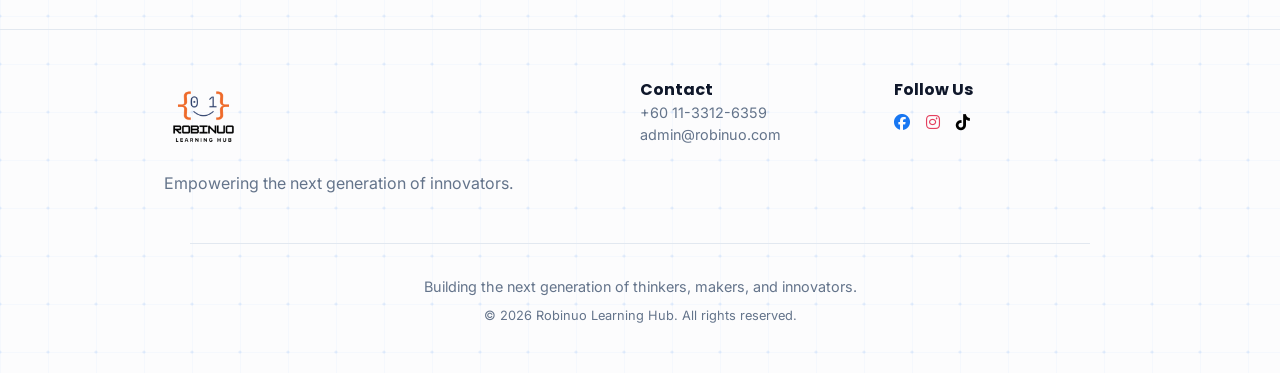
==== commit 95d83166: "update" ====
--- a/index.html
+++ b/index.html
@@ -14,7 +14,7 @@
     <link
         href="https://fonts.googleapis.com/css2?family=Inter:wght@400;500;600;700&family=Poppins:wght@600;700&display=swap"
         rel="stylesheet">
-    <link rel="stylesheet" href="style.css">
+    <link rel="stylesheet" href="style.css?v=2">
     <link rel="stylesheet" href="https://cdnjs.cloudflare.com/ajax/libs/font-awesome/6.4.0/css/all.min.css">
 </head>
 
--- a/style.css
+++ b/style.css
@@ -35,15 +35,13 @@
 
 body {
     font-family: 'Inter', sans-serif;
-    /* One continuous, subtle warm wash across the whole document so every
-       section shares the same backdrop instead of hard white/grey blocks. */
-    background: linear-gradient(180deg,
-            #FFF4EC 0%,
-            #FDFBFA 35%,
-            #FFFFFF 60%,
-            #FCFBFE 80%,
-            #FFF6EE 100%);
-    background-repeat: no-repeat;
+    /* No gradients: a seamless blueprint-grid tile with small circuit nodes.
+       It repeats infinitely across the whole page, so it never clips or
+       cuts off at a section edge. */
+    background-color: #FCFCFD;
+    background-image: url("data:image/svg+xml,%3Csvg%20xmlns%3D'http%3A%2F%2Fwww.w3.org%2F2000%2Fsvg'%20width%3D'48'%20height%3D'48'%20viewBox%3D'0%200%2048%2048'%3E%3Cg%20fill%3D'none'%20stroke%3D'%232F80ED'%20stroke-opacity%3D'0.07'%3E%3Cpath%20d%3D'M48%200H0V48'%2F%3E%3C%2Fg%3E%3Cg%20fill%3D'%232F80ED'%20fill-opacity%3D'0.11'%3E%3Ccircle%20cx%3D'0'%20cy%3D'0'%20r%3D'1.6'%2F%3E%3Ccircle%20cx%3D'48'%20cy%3D'0'%20r%3D'1.6'%2F%3E%3Ccircle%20cx%3D'0'%20cy%3D'48'%20r%3D'1.6'%2F%3E%3Ccircle%20cx%3D'48'%20cy%3D'48'%20r%3D'1.6'%2F%3E%3C%2Fg%3E%3C%2Fsvg%3E");
+    background-size: 48px 48px;
+    background-repeat: repeat;
     color: var(--text-main);
     line-height: 1.5;
     overflow-x: hidden;
@@ -170,7 +168,8 @@
 /* Hero Section */
 .hero {
     padding: 4rem 0;
-    background-color: var(--bg-subtle);
+    /* Transparent so the body's warm glow flows through without a seam. */
+    background: transparent;
 }
 
 .hero-grid {
@@ -425,55 +424,16 @@
     transform: translateY(-3px);
 }
 
-/* Hero atmosphere — soft floating colour blobs behind the content */
+/* Hero is transparent — the page-wide blueprint pattern shows through, so
+   there are no glow blobs to clip at the hero's edges. */
 .hero {
     position: relative;
     overflow: hidden;
-    /* Just a soft warm tint in the top-right; the page-wide body gradient
-       provides the base, so the hero blends seamlessly into the rest. */
-    background: radial-gradient(110% 90% at 100% 0%, rgba(255, 138, 76, 0.12) 0%, rgba(255, 138, 76, 0) 48%);
-}
-
-.hero::before,
-.hero::after {
-    content: "";
-    position: absolute;
-    border-radius: 50%;
-    filter: blur(80px);
-    z-index: 0;
-    pointer-events: none;
-}
-
-/* Soft warm glow, top-right — kept subtle and on-brand */
-.hero::before {
-    width: 300px;
-    height: 300px;
-    background: #FFB37A;
-    opacity: 0.3;
-    top: -120px;
-    right: -60px;
-    animation: float 11s ease-in-out infinite;
-}
-
-/* Matching warm glow, bottom-left */
-.hero::after {
-    width: 260px;
-    height: 260px;
-    background: var(--accent);
-    opacity: 0.28;
-    bottom: -110px;
-    left: -50px;
-    animation: float 13s ease-in-out infinite reverse;
 }
 
 .hero .container {
     position: relative;
     z-index: 1;
-}
-
-@keyframes float {
-    0%, 100% { transform: translate(0, 0); }
-    50% { transform: translate(18px, -22px); }
 }
 
 /* Hero badge pill */
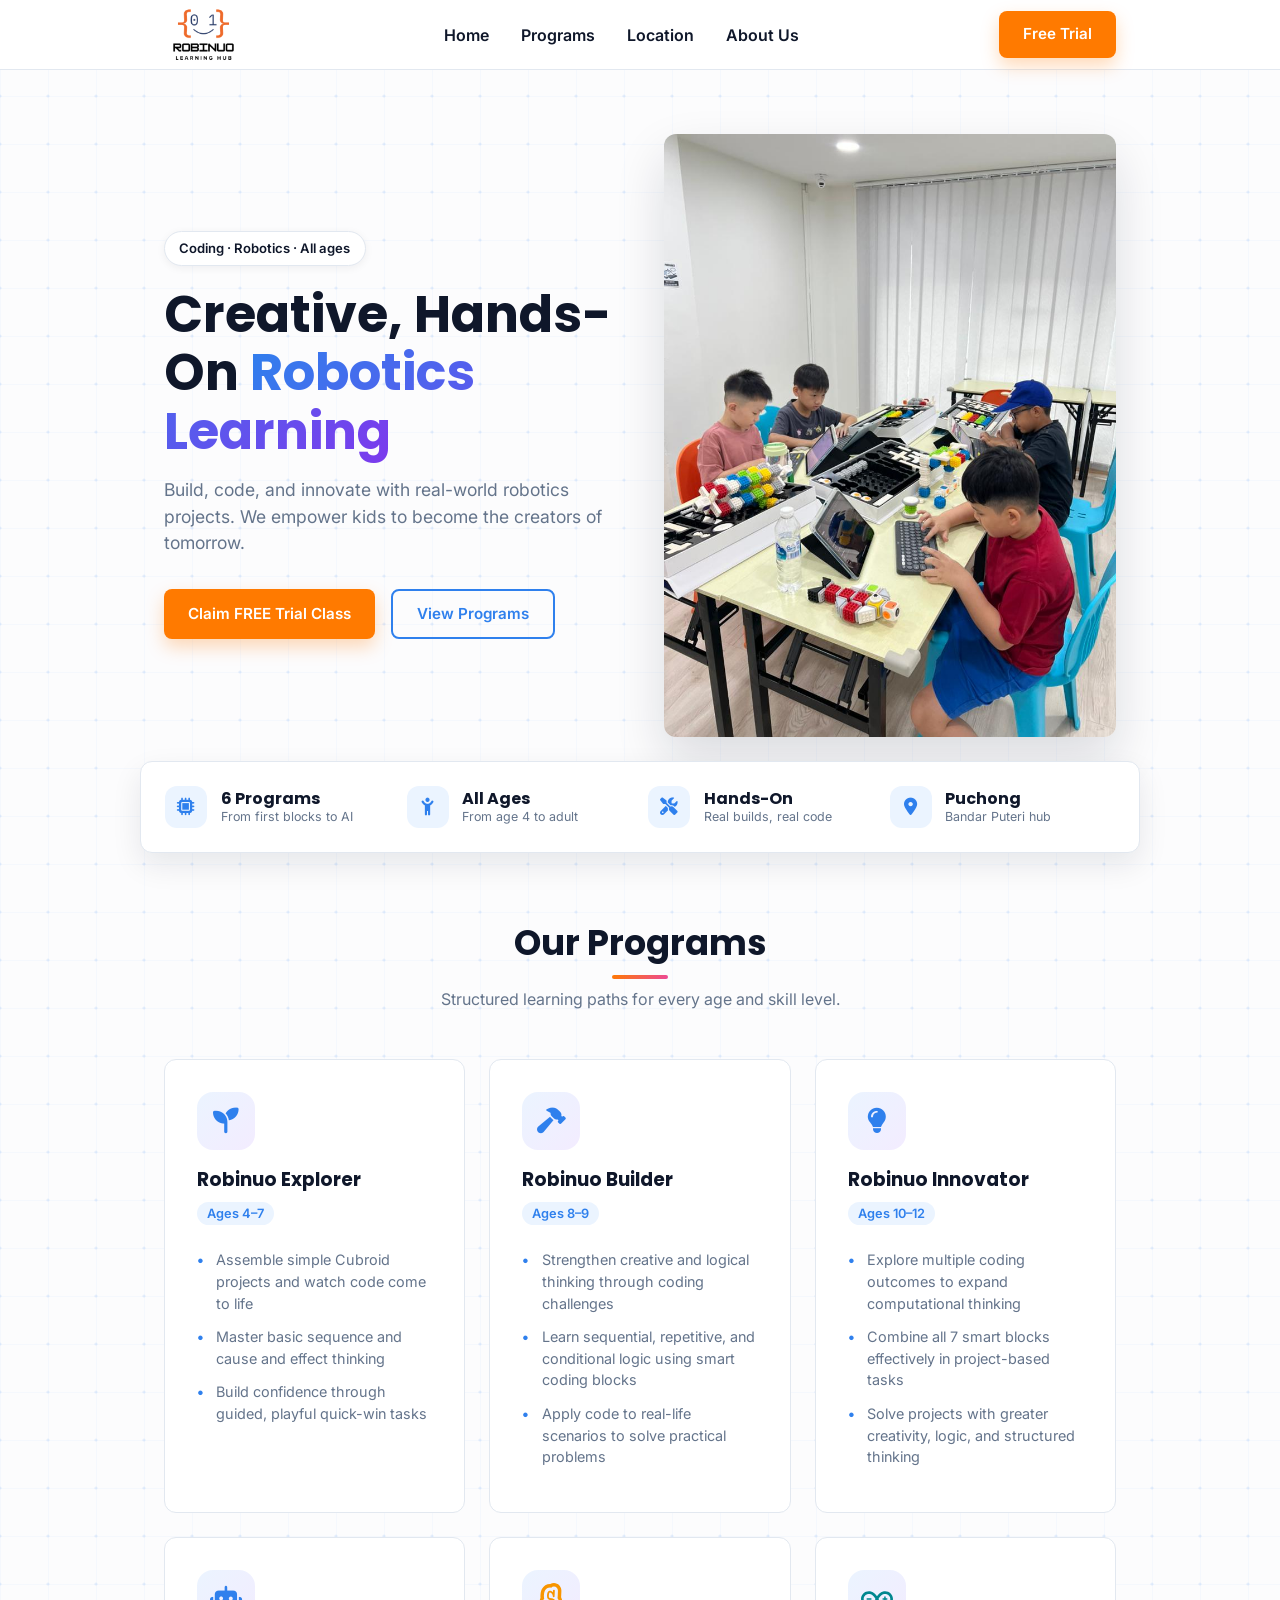
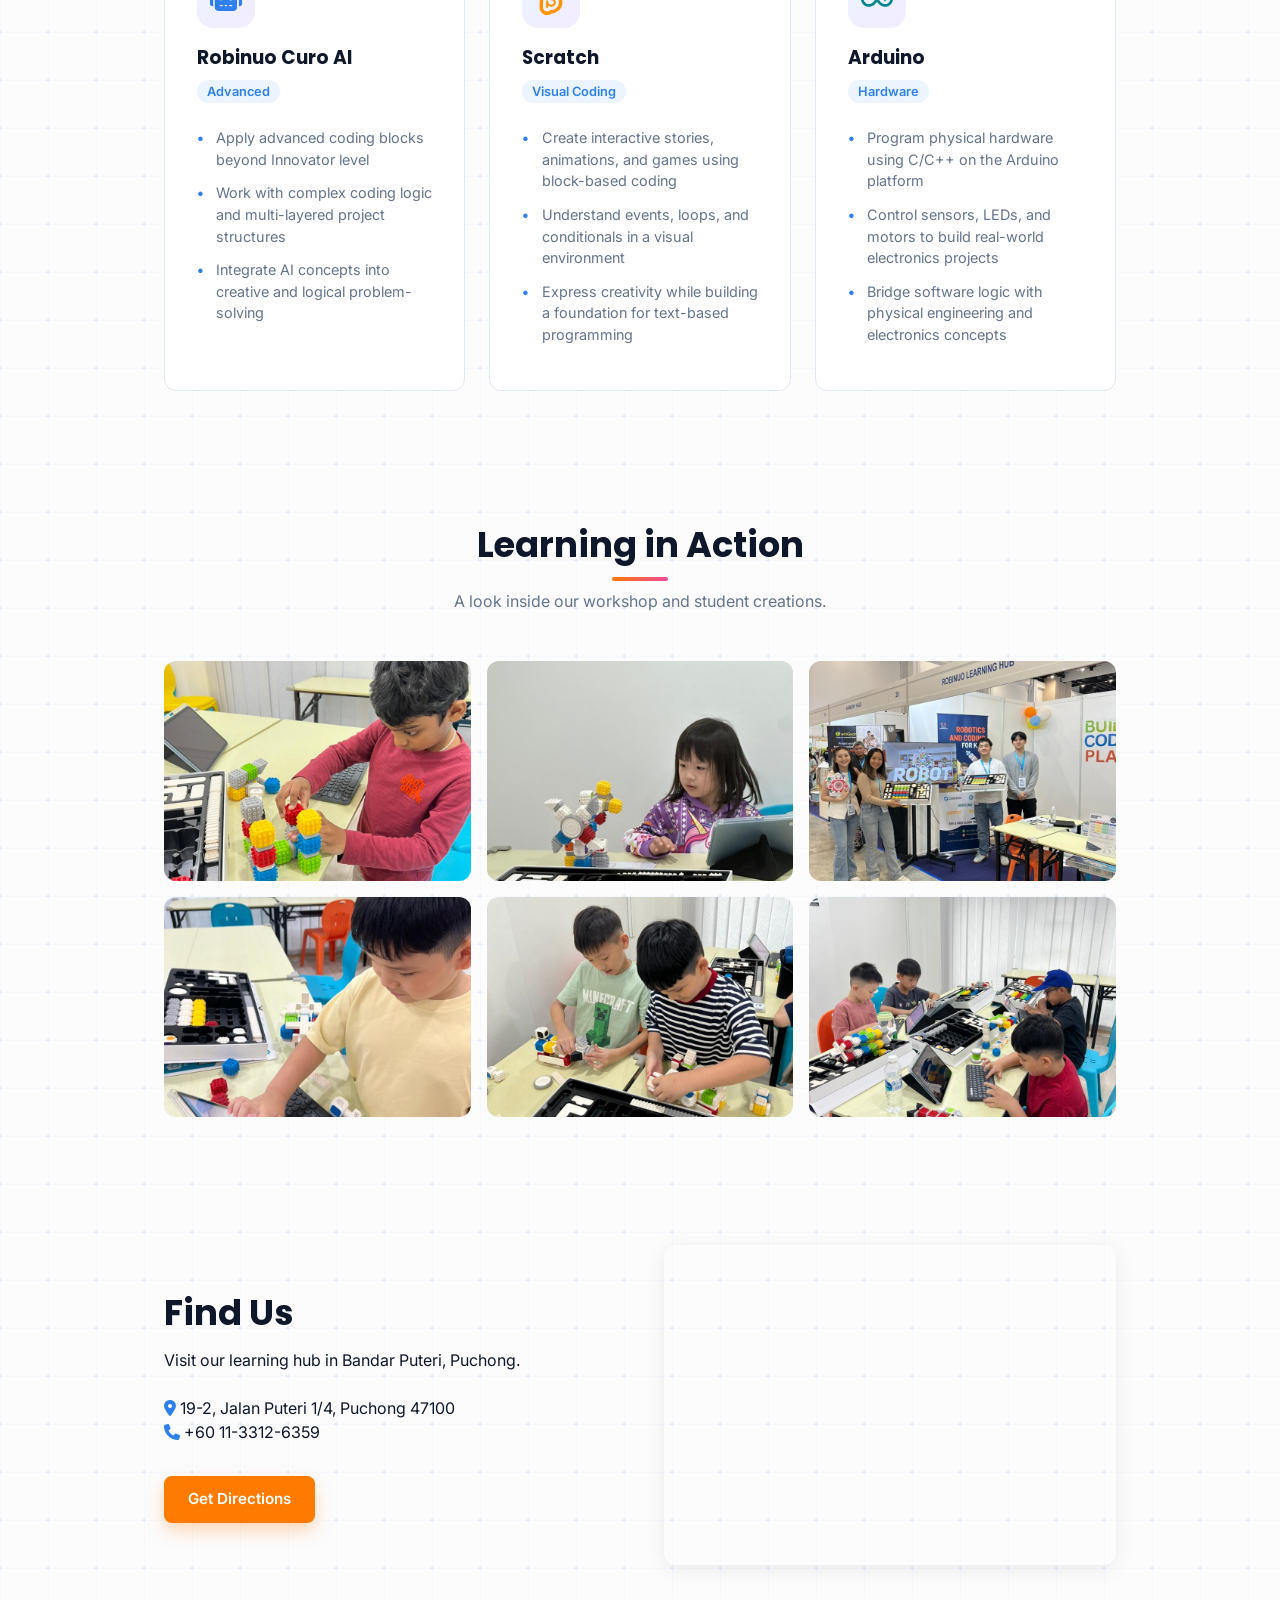
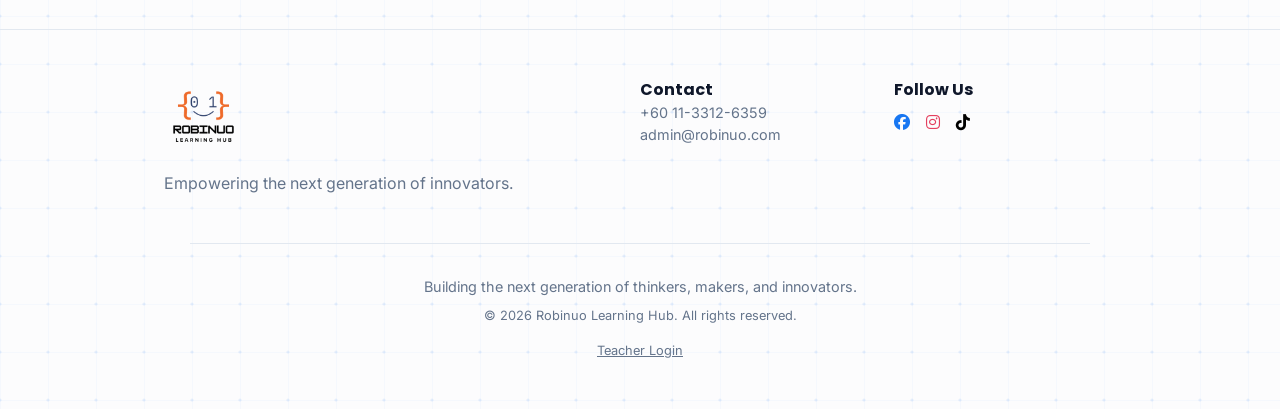
==== commit e7370cf9: "feat: add teacher resources page - New resources.html listing teacher file links (Drive, Sheets, PDF" ====
--- a/index.html
+++ b/index.html
@@ -4,6 +4,8 @@
 <head>
     <meta charset="UTF-8">
     <meta name="viewport" content="width=device-width, initial-scale=1.0">
+    <link rel="icon" type="image/png" href="images/favicon.png">
+    <link rel="apple-touch-icon" href="images/favicon.png">
     <title>Robinuo Robotics | Hands-On Learning in Puchong</title>
     <meta name="description"
         content="Robinuo Robotics Learning Hub in Puchong offers hands-on robotics, coding, and AI classes for all ages. Build, code, and innovate with real-world projects.">
@@ -14,7 +16,7 @@
     <link
         href="https://fonts.googleapis.com/css2?family=Inter:wght@400;500;600;700&family=Poppins:wght@600;700&display=swap"
         rel="stylesheet">
-    <link rel="stylesheet" href="style.css?v=2">
+    <link rel="stylesheet" href="style.css?v=4">
     <link rel="stylesheet" href="https://cdnjs.cloudflare.com/ajax/libs/font-awesome/6.4.0/css/all.min.css">
 </head>
 
@@ -239,6 +241,8 @@
                 and innovators.</p>
             <p style="color: var(--text-muted); font-size: 0.8rem; margin-top: 0.5rem;">&copy; <span
                     class="current-year">2024</span> Robinuo Learning Hub. All rights reserved.</p>
+            <p style="margin-top: 0.75rem;"><a href="resources.html"
+                    style="color: var(--text-muted); font-size: 0.8rem;">Teacher Login</a></p>
         </div>
     </footer>
     <script>
--- a/style.css
+++ b/style.css
@@ -350,14 +350,141 @@
 }
 
 .aq-callout {
-    padding: 1.5rem;
+    max-width: 560px;
+    margin: 3rem auto 0;
+    padding: 2rem 1.75rem;
     background: var(--bg-subtle);
+    border: 1px solid var(--border-color);
     border-radius: var(--radius);
-    border-left: 4px solid var(--primary);
-    margin-top: 3rem;
+    text-align: center;
+}
+
+.aq-callout .card-icon {
+    margin: 0 auto 1rem;
+}
+
+.aq-callout h3 {
+    margin-bottom: 0.5rem;
+}
+
+.aq-callout p {
     font-size: 0.95rem;
     color: var(--text-muted);
+    margin: 0;
+}
+
+/* About page — "what we nurture" value cards.
+   One wrapping row so all cards are the same width: three on top, the
+   remaining two centered underneath. No flex-grow, so the last row never
+   stretches wide. Content sits at the top and is centered. */
+.about-values {
+    display: flex;
+    flex-wrap: wrap;
+    justify-content: center;
+    gap: 1.5rem;
+    margin-bottom: 2rem;
+}
+
+.about-values .value-card {
+    flex: 0 1 240px;
+    padding: 1.5rem;
+    align-items: center;
     text-align: center;
+}
+
+.about-values .value-card p {
+    font-size: 0.9rem;
+}
+
+/* Teacher resources page — list of links to external files (Drive, Sheets…) */
+.resources-section {
+    padding: 2rem 0 5rem;
+}
+
+.resource-grid {
+    display: grid;
+    grid-template-columns: repeat(2, 1fr);
+    gap: 1.25rem;
+    max-width: 860px;
+    margin: 0 auto;
+}
+
+.resource-card {
+    display: flex;
+    align-items: center;
+    gap: 1rem;
+    padding: 1.25rem 1.5rem;
+    background: var(--white);
+    border: 1px solid var(--border-color);
+    border-radius: var(--radius);
+    text-decoration: none;
+    color: var(--text-main);
+    transition: var(--transition);
+}
+
+.resource-card:hover {
+    border-color: var(--primary);
+    box-shadow: var(--shadow-md);
+    transform: translateY(-3px);
+}
+
+.resource-icon {
+    width: 48px;
+    height: 48px;
+    border-radius: 12px;
+    display: grid;
+    place-items: center;
+    background: #EBF4FF;
+    color: var(--primary);
+    font-size: 1.3rem;
+    flex-shrink: 0;
+}
+
+.resource-icon.drive {
+    background: #EAF1FE;
+    color: #1A73E8;
+}
+
+.resource-icon.excel {
+    background: #E6F4EA;
+    color: #1E8E3E;
+}
+
+.resource-icon.pdf {
+    background: #FDECEC;
+    color: #D93025;
+}
+
+.resource-text {
+    flex: 1;
+    min-width: 0;
+}
+
+.resource-text h3 {
+    font-size: 1.05rem;
+    margin-bottom: 0.15rem;
+}
+
+.resource-text p {
+    font-size: 0.85rem;
+    color: var(--text-muted);
+    margin: 0;
+}
+
+.resource-arrow {
+    color: var(--text-muted);
+    font-size: 0.85rem;
+    flex-shrink: 0;
+}
+
+.resource-card:hover .resource-arrow {
+    color: var(--primary);
+}
+
+@media (max-width: 768px) {
+    .resource-grid {
+        grid-template-columns: 1fr;
+    }
 }
 
 @media (max-width: 768px) {
